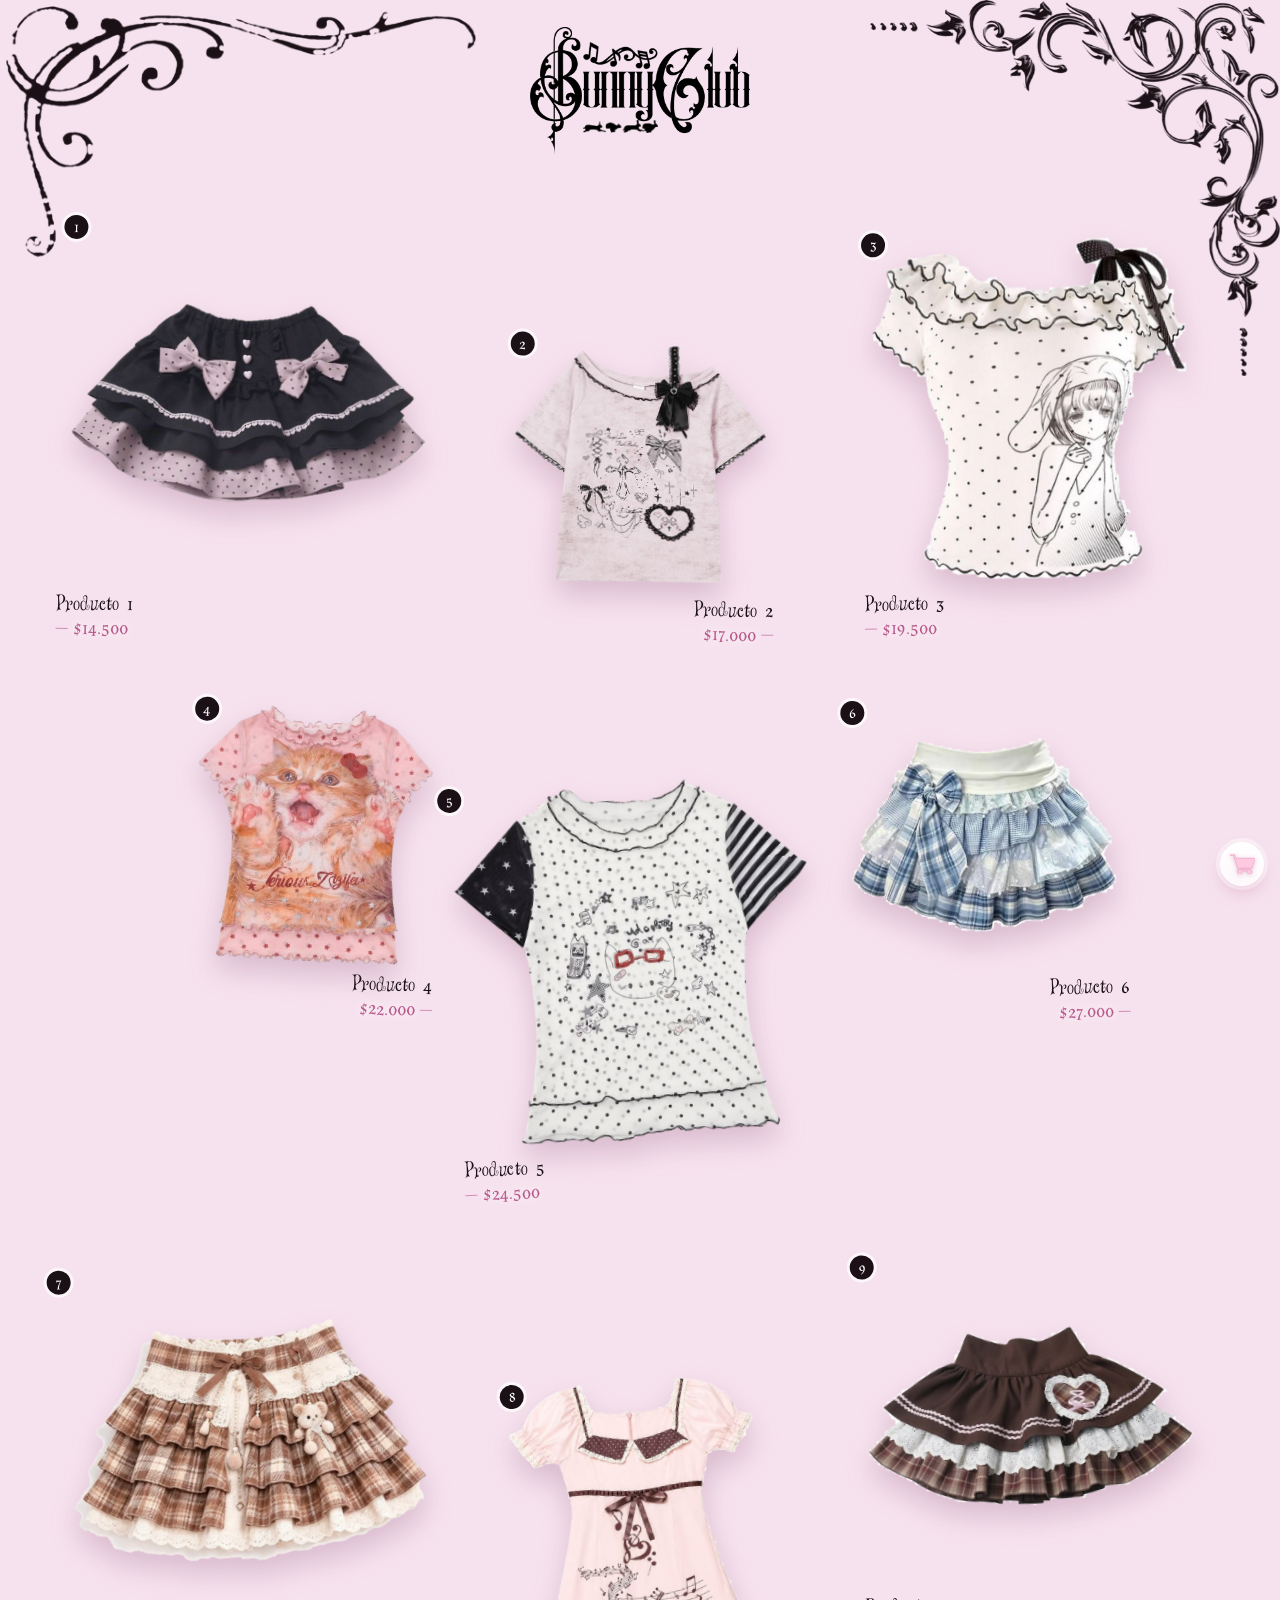
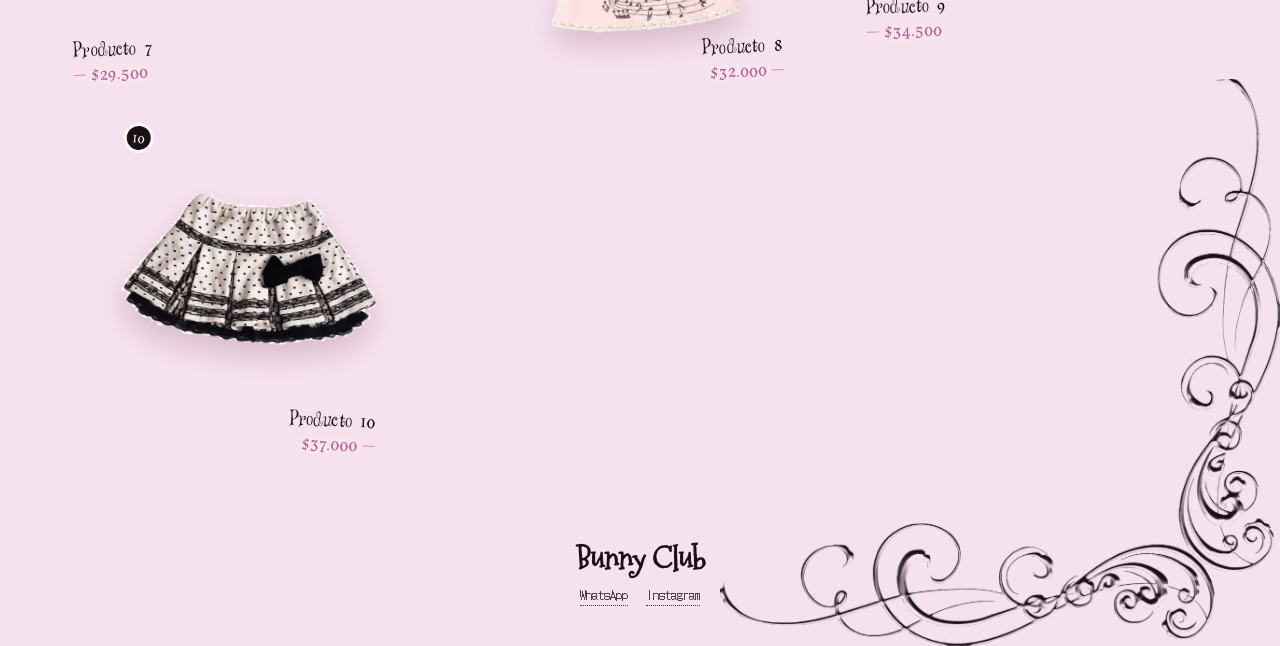
==== index.html @ 3f7b59af "Enredadera arriba a la derecha (reemplaza el encaje) y volutas abajo a la derecha sin flotar, con ap" ====
<!doctype html>
<html lang="es-AR">
<head>
  <meta charset="utf-8">
  <meta name="viewport" content="width=device-width, initial-scale=1">
  <title>Bunny Club</title>
  <meta name="description" content="Bunny Club — indumentaria y accesorios.">
  <meta name="theme-color" content="#F6E2EE">
  <link rel="stylesheet" href="css/style.css">
</head>
<body data-btn="1">

  <div class="corner-orn" aria-hidden="true"><img src="assets/img/ornamento-esquina.png" alt=""></div>
  <div class="corner-orn corner-orn--r" aria-hidden="true"><img src="assets/img/enredadera-esquina.png" alt=""></div>
  <div id="sparkles" aria-hidden="true"></div>
  <div id="decor" aria-hidden="true"></div>

  <!-- Logo chico de la esquina (aparece al bajar) -->
  <a id="corner-logo" href="#" aria-label="Bunny Club — inicio">
    <img src="assets/img/logo-vertical.png" alt="Bunny Club">
  </a>

  <!-- PORTADA -->
  <header id="hero">
    <div class="hero-brand">
      <a id="hero-logo" href="#" aria-label="Bunny Club">
        <img src="assets/img/logo-horizontal.png" alt="Bunny Club">
      </a>
      <div class="bunnies-float"><img id="hero-bunnies" src="assets/img/conejitos.png" alt="" aria-hidden="true"></div>
    </div>
  </header>
  <div id="menu-sentinel" aria-hidden="true"></div>

  <!-- CATÁLOGO -->
  <main id="catalog-wrap">
    <ul id="catalog"></ul>
    <p id="empty" hidden>Pronto vas a encontrar todo lo nuevo acá ♡</p>
  </main>

  <div class="corner-orn corner-orn--br" aria-hidden="true"><img src="assets/img/volutas-esquina.png" alt=""></div>

  <footer id="footer">
    <span class="f-script">Bunny Club</span>
    <span class="f-links">
      <a id="f-wa" target="_blank" rel="noopener">WhatsApp</a>
      <a id="f-ig" target="_blank" rel="noopener" hidden>Instagram</a>
    </span>
  </footer>

  <!-- CARRITO (esquina) -->
  <button id="cart-btn" type="button" aria-label="Abrir carrito">
    <img src="assets/img/carrito.png" alt="" aria-hidden="true">
    <span id="cart-count" hidden>0</span>
  </button>
  <aside id="cart" aria-hidden="true">
    <div class="cart-backdrop" data-cart-close></div>
    <section class="cart-panel" role="dialog" aria-modal="true" aria-labelledby="cart-title">
      <button class="cart-x" data-cart-close aria-label="Cerrar carrito"><svg viewBox="0 0 24 24"><path d="M5 5l14 14M19 5L5 19" stroke="currentColor" stroke-width="2" stroke-linecap="round"/></svg></button>
      <h2 id="cart-title">Tu carrito</h2>
      <ul id="cart-list"></ul>
      <div id="cart-empty"><img src="assets/img/conejito-puntos.png" alt=""><p>Todavía no agregaste nada.<br>Elegí algo que te guste.</p></div>
      <div id="cart-foot">
        <p class="cart-total"><span>Total</span><strong id="cart-total">$0</strong></p>
        <div class="m-wrap-buy"><a id="cart-buy" class="m-buy" target="_blank" rel="noopener"><span>Pedir por WhatsApp</span></a></div>
        <button id="cart-clear" type="button">Vaciar carrito</button>
      </div>
    </section>
  </aside>

  <!-- DETALLE DE PRODUCTO -->
  <div id="modal" class="modal" aria-hidden="true">
    <div class="modal-backdrop" data-close></div>
    <article class="modal-card" tabindex="-1" role="dialog" aria-modal="true" aria-labelledby="m-name">
      <button class="m-close" data-close aria-label="Cerrar">
        <svg viewBox="0 0 24 24"><path d="M5 5l14 14M19 5L5 19" stroke="currentColor" stroke-width="2" stroke-linecap="round"/></svg>
      </button>
      <div class="m-head">
        <p class="m-cat" id="m-cat"></p>
        <h2 id="m-name"></h2>
      </div>
      <div class="m-gallery">
        <div class="m-stage">
          <button class="m-arrow prev" aria-label="Foto anterior">‹</button>
          <img id="m-img" alt="">
          <button class="m-arrow next" aria-label="Foto siguiente">›</button>
          <span id="m-sold" class="m-sold" hidden>Agotado</span>
        </div>
        <div class="m-thumbs" id="m-thumbs"></div>
      </div>
      <div class="m-info">
        <p class="m-price" id="m-price"></p>
        <p class="m-desc" id="m-desc"></p>
        <div class="m-opt" id="m-talles-wrap" hidden>
          <p class="m-label">Talle</p>
          <div class="chips" id="m-talles" role="radiogroup" aria-label="Talle"></div>
        </div>
        <div class="m-opt" id="m-colores-wrap" hidden>
          <p class="m-label">Color</p>
          <div class="chips" id="m-colores" role="radiogroup" aria-label="Color"></div>
        </div>
        <div class="m-wrap-buy">
          <a id="m-buy" class="m-buy" target="_blank" rel="noopener">
          <span>Comprar por WhatsApp</span>
        </a>
        </div>
        <p class="m-hint" id="m-hint" role="status"></p>
      </div>
    </article>
  </div>

  <script src="js/config.js"></script>
  <script src="data/productos.js"></script>
  <script src="js/app.js"></script>
</body>
</html>
---- css/style.css ----
/* ============ BUNNY CLUB ============ */
/* Wizards Magic no trae números, $, puntos ni tildes (vienen vacíos): para esos caracteres
   se usa Almendra (parecida, gratuita OFL). Las letras siguen siendo Wizards Magic. */
@font-face { font-family: "Wizards Magic"; src: url("../assets/fonts/WizardsMagic.ttf") format("truetype"); font-display: swap; unicode-range: U+0020, U+0041-005A, U+0061-007A; }
@font-face { font-family: "Wizards Magic"; src: url("../assets/fonts/Almendra-Regular.ttf") format("truetype"); font-display: swap; size-adjust: 118%; unicode-range: U+0021-0040, U+005B-0060, U+007B-007E, U+00A0-024F, U+2018-201D, U+2026; }
@font-face { font-family: "Mountains of Christmas"; src: url("../assets/fonts/MountainsOfChristmas.ttf") format("truetype"); font-display: swap; }
@font-face { font-family: "DotGothic16"; src: url("../assets/fonts/DotGothic16.ttf") format("truetype"); font-display: swap; }
@font-face { font-family: "MixStitch"; src: url("../assets/fonts/MixStitch.ttf") format("truetype"); font-display: swap; }

:root {
  --bg: #F6E2EE;
  --ink: #1a1016;
  --ink-soft: #4a3441;
  --pink: #e9a9cb;
  --pink-deep: #b8588b;
  --glass: rgba(255, 255, 255, .55);
  --font-title: "Wizards Magic", "Times New Roman", serif;   /* nombres y precios */
  --font-script: "Mountains of Christmas", "DotGothic16", cursive; /* categorías */
  --font-info: "DotGothic16", ui-monospace, monospace;           /* descripciones y frases largas */
  --font-opt: "MixStitch", "DotGothic16", sans-serif;            /* talles y colores (MixStitch no trae tildes: DotGothic16 las completa) */
  --font-body: "Palatino Linotype", Palatino, "Book Antiqua", Georgia, serif;
  --ease: cubic-bezier(.22, .61, .36, 1);
  --cursor: auto; --cursor-hover: pointer;
}

* { box-sizing: border-box; margin: 0; }
html { scroll-behavior: smooth; }
body { position: relative;
  background: var(--bg);
  color: var(--ink);
  font-family: var(--font-body);
  min-height: 100vh;
  overflow-x: hidden;
  cursor: var(--cursor);
  -webkit-font-smoothing: antialiased;
}
a, button, [role="radio"], .item-btn { cursor: var(--cursor-hover); }
/* sin cuadrado azul al tocar (resaltado del celular / aro de foco del navegador) */
* { -webkit-tap-highlight-color: transparent; }
.item-btn, .m-stage, .m-thumbs button { -webkit-user-select: none; user-select: none; -webkit-touch-callout: none; }
.item-btn:focus, .modal-card:focus, .m-close:focus, .chip:focus, .m-buy:focus, #cart-btn:focus { outline: none; }
.item img, .m-stage img { -webkit-user-drag: none; }
a { color: inherit; text-decoration: none; }
button { font: inherit; color: inherit; background: none; border: 0; }
ul { list-style: none; padding: 0; }
img { display: block; max-width: 100%; }
:focus-visible { outline: 2px dashed var(--pink-deep); outline-offset: 4px; border-radius: 6px; }

/* ---------- fondo: brillitos / decoraciones / notas ---------- */
#sparkles, #decor { position: fixed; inset: 0; pointer-events: none; overflow: hidden; }
#sparkles { z-index: 0; }
#decor { z-index: 1; }
.spark { position: absolute; width: var(--s); height: var(--s); color: #fff; opacity: 0; animation: twinkle var(--d) ease-in-out var(--dl) infinite; filter: drop-shadow(0 0 4px rgba(255,255,255,.9)); }
@keyframes twinkle { 0%, 100% { opacity: 0; transform: scale(.4) rotate(0); } 50% { opacity: .95; transform: scale(1) rotate(25deg); } }
.deco { position: absolute; opacity: 0; animation: appear 2.4s var(--ease) .6s forwards, float 11s ease-in-out infinite alternate; }
.deco img { width: 100%; }


/* ---------- animaciones base (todo entra flotando, despacito) ---------- */
@keyframes appear { from { opacity: 0; transform: translateY(26px) scale(.96); filter: blur(10px); } to { opacity: 1; transform: none; filter: blur(0); } }
@keyframes floatIn { from { opacity: 0; transform: translateY(90px) scale(.96); filter: blur(8px); } 55% { opacity: 1; } to { opacity: 1; transform: none; filter: blur(0); } }
@keyframes floatOut { to { opacity: 0; transform: translateY(-80px) scale(.96); filter: blur(8px); } }
@keyframes float { from { transform: translateY(0); } to { transform: translateY(-14px); } }

/* ---------- adorno de la esquina izquierda ---------- */
.corner-orn { position: absolute; top: 6px; left: 6px; z-index: 1; width: min(38vw, 470px, calc(50vw - 125px)); pointer-events: none; animation: appear 2.6s var(--ease) .6s backwards; }

.corner-orn--r { left: auto; right: 0; top: 0; width: min(32vw, 420px, calc(50vw - 125px)); animation-delay: .9s; }

/* abajo a la derecha: sin flotar, aparece suave al llegar */
.corner-orn--br { top: auto; left: auto; right: 0; bottom: 0; z-index: 1; width: min(46vw, 560px); animation: none; opacity: 0; filter: blur(8px); transition: opacity 2.6s var(--ease), filter 2.6s var(--ease); }
.corner-orn--br.in { opacity: 1; filter: none; }

/* ---------- portada (arriba de todo) ---------- */
@keyframes floatSoft { from { transform: translateY(0); } to { transform: translateY(-5px); } }
#hero { position: relative; z-index: 2; display: flex; justify-content: center; padding: 3vh 16px 0; }
.hero-brand { width: min(46vw, 220px); }
#hero-logo { display: block; animation: appear 2.6s var(--ease) .2s backwards; }
#hero-logo img { width: 100%; animation: floatSoft 6s ease-in-out 3s infinite alternate; }
.bunnies-float { margin: -16% 0 0 24%; width: 34%; animation: floatSoft 5s ease-in-out 4s infinite alternate; }
#hero-bunnies { width: 100%; animation: appear 2.8s var(--ease) 1.2s backwards; }

/* ---------- logo de la esquina (aparece al bajar) ---------- */
#corner-logo {
  position: fixed; z-index: 30; top: 10px; left: 14px; width: clamp(56px, 6vw, 78px);
  opacity: 0; transform: translateY(-14px) scale(.8); pointer-events: none;
  transition: opacity .8s var(--ease), transform .8s var(--ease);
}
body.is-stuck #corner-logo { opacity: 1; transform: none; pointer-events: auto; }
body.is-stuck #corner-logo:hover { transform: scale(1.06) rotate(-2deg); }

#menu-sentinel { height: 1px; }

/* ---------- catálogo desparramado ---------- */
#catalog-wrap { position: relative; z-index: 3; padding: 0 clamp(10px, 3vw, 40px) 28px; max-width: 1240px; margin: 0 auto; }
#catalog-wrap { min-height: 55vh; scroll-margin-top: 120px; }

#catalog { display: grid; grid-template-columns: repeat(3, 1fr); justify-items: center; align-items: start; gap: 40px 10px; max-width: 1200px; margin: 0 auto; padding: 70px 0 26px; }
#catalog .item:nth-child(3n+2) { margin-top: calc(var(--dy) + 64px); }
#catalog .item:nth-child(2) { margin-top: calc(var(--dy) + 110px); }
#catalog .item:nth-child(8) { margin-top: calc(var(--dy) + 130px); }
#catalog .item:nth-child(4) { justify-self: end; }
#catalog .item:nth-child(6) { justify-self: start; }
.item { position: relative; width: min(var(--w), 100%); margin-top: var(--dy); margin-left: 0; animation: floatIn 2.8s var(--ease) var(--delay) backwards; }
#catalog.leaving .item { animation: floatOut .9s var(--ease) var(--out) forwards; }
.item .float { animation: float var(--fd) ease-in-out var(--fdl) infinite alternate; }
.item .tilt { transform: rotate(var(--r)); transition: transform .8s var(--ease); }
.item-btn { display: block; width: 100%; text-align: inherit; padding: 0; }
.item-btn:hover .tilt { transform: rotate(calc(var(--r) * -.4)) scale(1.05); }
.item .pic { position: relative; aspect-ratio: 1 / 1; display: grid; place-items: center; }
.item .pic img { width: 100%; height: 100%; object-fit: contain; filter: drop-shadow(0 14px 14px rgba(120, 50, 90, .22)); transition: opacity .6s; }
.item .pic .alt { position: absolute; inset: 0; opacity: 0; }
.item-btn:hover .pic.has-alt .alt { opacity: 1; }
.item-btn:hover .pic.has-alt .main { opacity: 0; }
.pic.empty::before, .m-stage.empty::before { content: ""; width: 62%; aspect-ratio: 1; border-radius: 46% 54% 50% 50% / 52% 46% 54% 48%; background: radial-gradient(circle at 35% 30%, rgba(255,255,255,.95), rgba(255,255,255,.35) 70%); box-shadow: 0 0 0 6px rgba(255,255,255,.35), 0 14px 30px -10px rgba(184,88,139,.35); }
.item .badge { position: absolute; top: 4px; left: 4px; width: 24px; height: 24px; border-radius: 50%; display: grid; place-items: center; background: var(--ink); color: #fff; font-family: var(--font-title); font-size: 13px; box-shadow: 0 0 0 3px rgba(255,255,255,.7); z-index: 2; }
.item .sold { position: absolute; right: 2%; top: 8%; z-index: 2; font-family: var(--font-script); font-weight: 700; font-size: 15px; padding: 1px 9px 2px; background: #fff; border-radius: 999px; transform: rotate(8deg); box-shadow: 0 4px 12px rgba(0,0,0,.12); }
.item.is-sold .pic img { opacity: .55; }
.item .cap { margin-top: 4px; display: flex; flex-direction: column; gap: 2px; transform: rotate(calc(var(--r) * -.5)); }
.item.flip .cap { align-items: flex-end; text-align: right; }
.item .name { overflow-wrap: anywhere; font-family: var(--font-title); font-size: clamp(15px, 1.25vw, 18px); line-height: 1.05; letter-spacing: .01em; }
.item .price { font-family: var(--font-title); font-size: clamp(15px, 1.25vw, 18px); color: var(--pink-deep); text-shadow: 0 0 10px rgba(255,255,255,.9); }
.item .price::before { content: ""; display: inline-block; width: 12px; height: 1.5px; background: currentColor; vertical-align: middle; margin-right: 5px; opacity: .6; }
.item.flip .price::before { display: none; }
.item.flip .price::after { content: ""; display: inline-block; width: 12px; height: 1.5px; background: currentColor; vertical-align: middle; margin-left: 5px; opacity: .6; }

#empty { text-align: center; font-family: var(--font-info); font-size: 18px; line-height: 1.7; padding: 60px 0; }

@media (max-width: 640px) {
  #catalog { gap: 34px 2px; max-width: none; padding-left: 1vw; padding-right: 1vw; }
  .item { width: 100%; margin-left: 0; margin-top: calc(var(--dy) * .5); }
  #catalog .item:nth-child(3n+2) { margin-top: calc(var(--dy) * .5 + 34px); }
  #catalog .item:nth-child(2) { margin-top: calc(var(--dy) * .5 + 100px); z-index: 2; }
  .item.big { width: 124%; z-index: 1; }
  #catalog .item.big:nth-child(3n+1) { justify-self: start; }
  #catalog .item.big:nth-child(3n) { justify-self: end; }
  #catalog .item.big:nth-child(3n+2) { width: 100%; }
  #catalog .item:nth-child(7), #catalog .item:nth-child(9) { width: 132%; }
  #catalog .item:nth-child(8) { margin-top: calc(var(--dy) * .5 + 150px); z-index: 2; }
  #catalog .item:nth-child(4) { justify-self: end; }
  #catalog .item:nth-child(6) { justify-self: start; }
  .item .badge { width: 20px; height: 20px; font-size: 11px; }
}

/* ---------- pie ---------- */
#footer { position: relative; z-index: 3; display: flex; flex-direction: column; align-items: center; gap: 6px; padding: 30px 16px 40px; font-family: var(--font-info); font-size: 13px; color: var(--ink-soft); }
.f-script { font-family: var(--font-script); font-weight: 700; font-size: 30px; color: var(--ink); }
.f-links { display: flex; gap: 18px; }
.f-links a { border-bottom: 1px dotted currentColor; padding-bottom: 1px; }
.f-links a:hover { color: var(--pink-deep); }

/* ---------- ventana de producto (chica, todo PNG flotando) ---------- */
.modal { position: fixed; inset: 0; z-index: 100; display: grid; place-items: center; padding: 14px; visibility: hidden; pointer-events: none; }
.modal.open { visibility: visible; pointer-events: auto; }
.modal-backdrop { position: absolute; inset: 0; background: rgba(246, 226, 238, .78); backdrop-filter: blur(12px); -webkit-backdrop-filter: blur(12px); opacity: 0; transition: opacity .6s var(--ease); }
.modal.open .modal-backdrop { opacity: 1; }
.modal-card {
  position: relative; width: min(690px, 100%); max-height: 92vh; overflow: auto; padding: 14px 22px 18px;
  display: grid; grid-template-columns: 310px 1fr; grid-template-areas: "head head" "gal info"; gap: 6px 26px; align-items: center;
  background: none; border: 0; box-shadow: none;
  opacity: 0; transform: translateY(50px); filter: blur(8px);
  transition: opacity .8s var(--ease), transform .8s var(--ease), filter .8s var(--ease);
}
.modal.open .modal-card { opacity: 1; transform: none; filter: none; }
.m-close { position: absolute; top: 0; right: 0; z-index: 5; width: 32px; height: 32px; border-radius: 50%; background: rgba(255,255,255,.75); display: grid; place-items: center; transition: transform .4s var(--ease); }
.m-close svg { width: 14px; }
.m-close:hover { transform: rotate(90deg) scale(1.08); }
.m-head { grid-area: head; padding-right: 44px; }
.m-gallery { grid-area: gal; display: flex; flex-direction: column; align-items: center; gap: 6px; }
.m-stage { position: relative; width: 100%; aspect-ratio: 1 / 1; display: grid; place-items: center; }
.m-stage img[hidden] { display: none; }
.m-stage img { width: 100%; height: 100%; object-fit: contain; transition: opacity .45s var(--ease), transform .6s var(--ease); filter: drop-shadow(0 12px 12px rgba(120,50,90,.25)); animation: float 7s ease-in-out infinite alternate; }
.m-stage img.swap { opacity: 0; transform: scale(.96); }
.m-arrow { position: absolute; top: 50%; transform: translateY(-50%); width: 26px; height: 26px; border-radius: 50%; background: rgba(255,255,255,.7); font-size: 20px; line-height: 1; padding-bottom: 3px; transition: transform .3s var(--ease); }
.m-arrow.prev { left: -8px; } .m-arrow.next { right: -8px; }
.m-arrow:hover { transform: translateY(-50%) scale(1.12); }
.m-stage.single .m-arrow, .m-thumbs:empty { display: none; }
.m-sold { position: absolute; left: 0; top: 0; font-family: var(--font-script); font-weight: 700; font-size: 18px; padding: 1px 12px 3px; background: rgba(255,255,255,.85); border-radius: 999px; }
.m-thumbs { display: flex; gap: 6px; flex-wrap: wrap; justify-content: center; }
.m-thumbs button { width: 38px; height: 38px; border-radius: 50%; background: rgba(255,255,255,.6); border: 2px solid transparent; padding: 3px; transition: border-color .3s, transform .3s var(--ease); }
.m-thumbs button img { width: 100%; height: 100%; object-fit: contain; }
.m-thumbs button:hover { transform: translateY(-2px); }
.m-thumbs button[aria-current="true"] { border-color: var(--pink-deep); }
.m-info { grid-area: info; display: flex; flex-direction: column; gap: 6px; }
.m-cat { font-family: var(--font-script); font-weight: 700; font-size: 17px; color: var(--pink-deep); line-height: 1.2; padding-right: 30px; }
.m-head h2 { font-family: var(--font-title); font-weight: 400; font-size: clamp(30px, 3.4vw, 40px); line-height: 1.05; }
.m-price { font-family: var(--font-title); font-size: 21px; color: var(--pink-deep); }
.m-desc { font-family: var(--font-info); font-size: 13px; line-height: 1.55; color: var(--ink-soft); margin: 2px 0 4px; }
.m-label { font-family: var(--font-script); font-weight: 700; font-size: 18px; line-height: 1.2; margin-bottom: 2px; }
.m-opt[hidden] { display: none; }
.chips { display: flex; flex-wrap: wrap; gap: 6px; }
.chip { min-width: 36px; padding: 3px 12px 4px; border-radius: 999px; border: 1.5px solid var(--ink); background: rgba(255,255,255,.35); font-family: var(--font-info); font-weight: 700; -webkit-text-stroke: .5px currentColor; font-size: 15px; display: inline-flex; align-items: center; justify-content: center; gap: 6px; transition: background .3s, color .3s, transform .3s var(--ease), box-shadow .3s; }
.chip:hover { transform: translateY(-2px); background: #fff; }
.chip[aria-checked="true"] { background: var(--ink); color: #fff; box-shadow: 0 0 0 3px rgba(233,169,203,.7); }
.chip .dot { width: 12px; height: 12px; border-radius: 50%; border: 1px solid rgba(0,0,0,.35); background: var(--c, #ddd); }
.chips.shake { animation: shake .5s; }
@keyframes shake { 20%, 60% { transform: translateX(-6px); } 40%, 80% { transform: translateX(6px); } }

/* botón de comprar — 4 estilos, se elige con estiloBoton en js/config.js (1 a 4) */
.m-buy { position: relative; align-self: flex-start; margin-top: 10px; display: inline-flex; align-items: center; justify-content: center; gap: 8px; padding: 11px 28px 12px;
  font-family: var(--font-info); font-weight: 400; font-size: 16px; letter-spacing: .05em; line-height: 1.1; color: #4a1636;
  transition: transform .4s var(--ease), box-shadow .4s var(--ease), background .4s, color .4s; }
.m-buy:hover { transform: translateY(-2px); }
.m-buy:active { transform: translateY(1px); }
.m-buy.is-sold { filter: grayscale(.6) opacity(.85); }
.m-wrap-buy { align-self: flex-start; }
/* 1 · pixel retro (va con la letra pixelada) */
[data-btn="1"] .m-wrap-buy { filter: drop-shadow(3px 3px 0 #b8588b); }
[data-btn="1"] .m-buy { background: linear-gradient(180deg, #ffc6e2 0 48%, #f98fc2 48%); border-radius: 0;
  clip-path: polygon(0 6px, 6px 6px, 6px 0, calc(100% - 6px) 0, calc(100% - 6px) 6px, 100% 6px, 100% calc(100% - 6px), calc(100% - 6px) calc(100% - 6px), calc(100% - 6px) 100%, 6px 100%, 6px calc(100% - 6px), 0 calc(100% - 6px)); }
[data-btn="1"] .m-buy:hover { background: linear-gradient(180deg, #ffd6ea 0 48%, #ff9fcb 48%); }
/* 2 · píldora brillante */
[data-btn="2"] .m-buy { border-radius: 999px; background: linear-gradient(180deg, #ffbddd, #f77fb8); border: 2px solid #fff;
  box-shadow: 0 0 0 3px rgba(255,255,255,.45), 0 10px 22px -6px rgba(247,127,184,.95), inset 0 -3px 6px rgba(184,88,139,.25); overflow: hidden; }
[data-btn="2"] .m-buy::after { content: ""; position: absolute; top: 3px; left: 12%; width: 76%; height: 36%; border-radius: 999px; background: linear-gradient(180deg, rgba(255,255,255,.8), rgba(255,255,255,0)); pointer-events: none; }
[data-btn="2"] .m-buy:hover { box-shadow: 0 0 0 4px rgba(255,255,255,.7), 0 0 26px rgba(255,255,255,.95), 0 10px 22px -6px rgba(247,127,184,1); }
/* 3 · contorno punteado que se llena */
[data-btn="3"] .m-buy { background: rgba(255,255,255,.35); color: var(--pink-deep); border: 2px dashed var(--pink-deep); border-radius: 16px; }
[data-btn="3"] .m-buy::before, [data-btn="3"] .m-buy::after { content: "✦"; font-family: var(--font-body); font-size: 11px; -webkit-text-stroke: 0; }
[data-btn="3"] .m-buy:hover { background: var(--pink-deep); color: #fff; border-style: solid; }
/* 4 · etiqueta con muescas (sin moño) */
[data-btn="4"] .m-wrap-buy { filter: drop-shadow(0 6px 10px rgba(247,142,192,.6)); }
[data-btn="4"] .m-buy { --n: 8px; background: linear-gradient(115deg, #ffc9e2 0%, #f98fc2 40%, #ffd3e8 55%, #f98fc2 70%, #ff9ccb 100%) 0 0 / 220% 100%; border-radius: 6px; transform: rotate(-2deg);
  outline: 1.5px dashed rgba(255,255,255,.95); outline-offset: -5px; animation: shine 4.5s ease-in-out infinite;
  -webkit-mask: radial-gradient(circle var(--n) at 0 50%, #0000 97%, #000) left / 51% 100% no-repeat, radial-gradient(circle var(--n) at 100% 50%, #0000 97%, #000) right / 51% 100% no-repeat;
          mask: radial-gradient(circle var(--n) at 0 50%, #0000 97%, #000) left / 51% 100% no-repeat, radial-gradient(circle var(--n) at 100% 50%, #0000 97%, #000) right / 51% 100% no-repeat; }
[data-btn="4"] .m-buy:hover { transform: rotate(1deg) scale(1.05); }
@keyframes shine { 0%, 100% { background-position: 0 0; } 50% { background-position: 100% 0; } }
.m-hint { min-height: 16px; font-family: var(--font-info); font-size: 12px; color: var(--pink-deep); }
@media (max-width: 560px) {
  .modal { padding: 8px; }
  .modal-card { grid-template-columns: 1fr; grid-template-areas: "head" "gal" "info"; width: min(370px, 100%); gap: 4px 0; padding: 12px 14px 16px; }
  .m-head { text-align: center; padding: 0 30px; }
  .m-gallery { max-width: 270px; margin: 0 auto; width: 100%; }
  .m-info { align-items: center; text-align: center; }
  .chips { justify-content: center; }
  .m-buy, .m-wrap-buy { align-self: center; }
  .m-cat { padding-right: 0; }
}

/* ---------- celular ---------- */
@media (max-width: 640px) {
  .corner-orn { width: 31vw; top: 4px; left: 4px; }
  .corner-orn--r { width: 29vw; top: 0; left: auto; right: 0; }
  .corner-orn.corner-orn--br { width: 52vw; top: auto; left: auto; right: 0; bottom: 0; }
  #hero { padding-top: 2vh; }
  .hero-brand { width: min(40vw, 160px); }
  .bunnies-float { margin-top: -13%; }
  #catalog { padding-top: 40px; }
  .item .name, .item .price { font-size: 13px; }
  .item .cap, .item.flip .cap { align-items: center; text-align: center; transform: none; }
  .item .price::before, .item.flip .price::after { display: none; }
}

/* ---------- carrito ---------- */
#cart-btn { position: fixed; z-index: 40; bottom: 14px; right: 16px; width: 44px; height: 44px; border-radius: 50%; display: grid; place-items: center;
  background: linear-gradient(180deg, rgba(255,255,255,.98), rgba(255,255,255,.62)); border: 1px solid #fff;
  box-shadow: 0 0 0 4px rgba(255,255,255,.4), 0 8px 20px -8px rgba(184,88,139,.65), inset 0 0 12px #fff; backdrop-filter: blur(6px); -webkit-backdrop-filter: blur(6px); transition: transform .4s var(--ease); }
#cart-btn img { width: 25px; display: block; filter: drop-shadow(0 0 .6px #d96fa3) drop-shadow(0 1px 2px rgba(184,88,139,.35)); }
#cart-btn:hover { transform: translateY(-2px) scale(1.06); }
#cart-btn.bump { animation: bump .6s var(--ease); }
@keyframes bump { 30% { transform: scale(1.22) rotate(-8deg); } 60% { transform: scale(.95) rotate(5deg); } }
#cart-count { position: absolute; top: -6px; right: -6px; min-width: 22px; height: 22px; padding: 0 5px; border-radius: 999px; background: var(--pink-deep); color: #fff; font-family: var(--font-info); font-size: 13px; line-height: 22px; text-align: center; box-shadow: 0 0 0 2px #fff; }
#cart-count[hidden] { display: none; }
#cart { position: fixed; inset: 0; z-index: 120; visibility: hidden; pointer-events: none; }
#cart.open { visibility: visible; pointer-events: auto; }
.cart-backdrop { position: absolute; inset: 0; background: rgba(246,226,238,.6); backdrop-filter: blur(6px); -webkit-backdrop-filter: blur(6px); opacity: 0; transition: opacity .5s var(--ease); }
#cart.open .cart-backdrop { opacity: 1; }
.cart-panel { position: absolute; top: 10px; right: 10px; bottom: 10px; width: min(350px, calc(100% - 20px)); display: flex; flex-direction: column; padding: 18px 16px 16px;
  background: linear-gradient(170deg, rgba(255,255,255,.95), rgba(253,238,246,.92)); border: 1px solid #fff; border-radius: 26px;
  box-shadow: 0 0 0 5px rgba(255,255,255,.45), 0 24px 60px -18px rgba(150,60,110,.55); transform: translateX(110%); transition: transform .7s var(--ease); }
#cart.open .cart-panel { transform: none; }
.cart-x { position: absolute; top: 12px; right: 12px; width: 30px; height: 30px; border-radius: 50%; background: rgba(255,255,255,.8); display: grid; place-items: center; }
.cart-x svg { width: 13px; }
.cart-panel h2 { font-family: var(--font-script); font-weight: 700; font-size: 32px; line-height: 1.1; margin: 0 0 8px; }
#cart-list { flex: 1; overflow: auto; display: flex; flex-direction: column; gap: 10px; padding: 2px 2px 6px; }
.ci { display: grid; grid-template-columns: 54px 1fr auto; gap: 4px 10px; align-items: center; padding: 8px; border-radius: 16px; background: rgba(255,255,255,.65); }
.ci-pic { width: 54px; height: 54px; display: grid; place-items: center; }
.ci-pic img { width: 100%; height: 100%; object-fit: contain; }
.ci-pic.empty::before { content: ""; width: 80%; aspect-ratio: 1; border-radius: 50%; background: radial-gradient(circle at 35% 30%, #fff, rgba(246,226,238,.9)); box-shadow: 0 0 0 3px rgba(233,169,203,.35); }
.ci-info { display: flex; flex-direction: column; min-width: 0; }
.ci-name { font-family: var(--font-title); font-size: 19px; line-height: 1.05; }
.ci-opt { font-family: var(--font-info); font-size: 11px; color: var(--ink-soft); }
.ci-price { font-family: var(--font-title); font-size: 17px; color: var(--pink-deep); }
.ci-qty { display: flex; align-items: center; gap: 6px; }
.ci-qty button { width: 24px; height: 24px; border-radius: 50%; border: 1.5px solid var(--ink); font-family: var(--font-info); line-height: 1; display: grid; place-items: center; background: rgba(255,255,255,.6); transition: background .3s, transform .3s var(--ease); }
.ci-qty button:hover { background: #fff; transform: scale(1.1); }
.ci-qty span { min-width: 16px; text-align: center; font-family: var(--font-info); font-size: 14px; }
.ci-del { grid-column: 3; justify-self: end; font-family: var(--font-info); font-size: 11px; color: var(--ink-soft); border-bottom: 1px dotted currentColor; }
#cart-empty { flex: 1; display: flex; flex-direction: column; align-items: center; justify-content: center; gap: 14px; text-align: center; font-family: var(--font-info); font-size: 14px; line-height: 1.8; color: var(--ink-soft); }
#cart-empty img { width: min(82%, 260px); animation: appear 1.6s var(--ease) .4s backwards; }
#cart.has-items #cart-empty { display: none; }
#cart:not(.has-items) #cart-list, #cart:not(.has-items) #cart-foot { display: none; }
#cart-foot { display: flex; flex-direction: column; align-items: center; gap: 8px; padding-top: 8px; border-top: 1px dashed rgba(184,88,139,.5); }
.cart-total { width: 100%; display: flex; justify-content: space-between; align-items: baseline; font-family: var(--font-info); font-size: 15px; }
.cart-total strong { font-family: var(--font-title); font-weight: 400; font-size: 28px; color: var(--pink-deep); }
#cart-clear { font-family: var(--font-info); font-size: 12px; color: var(--ink-soft); border-bottom: 1px dotted currentColor; }
#cart-clear:hover { color: var(--pink-deep); }
.m-cat:empty { display: none; }

/* ---------- accesibilidad: menos movimiento ---------- */
@media (prefers-reduced-motion: reduce) {
  *, *::before, *::after { animation-duration: .01ms !important; animation-iteration-count: 1 !important; transition-duration: .01ms !important; animation-delay: 0s !important; }
  .spark { display: none; }
}
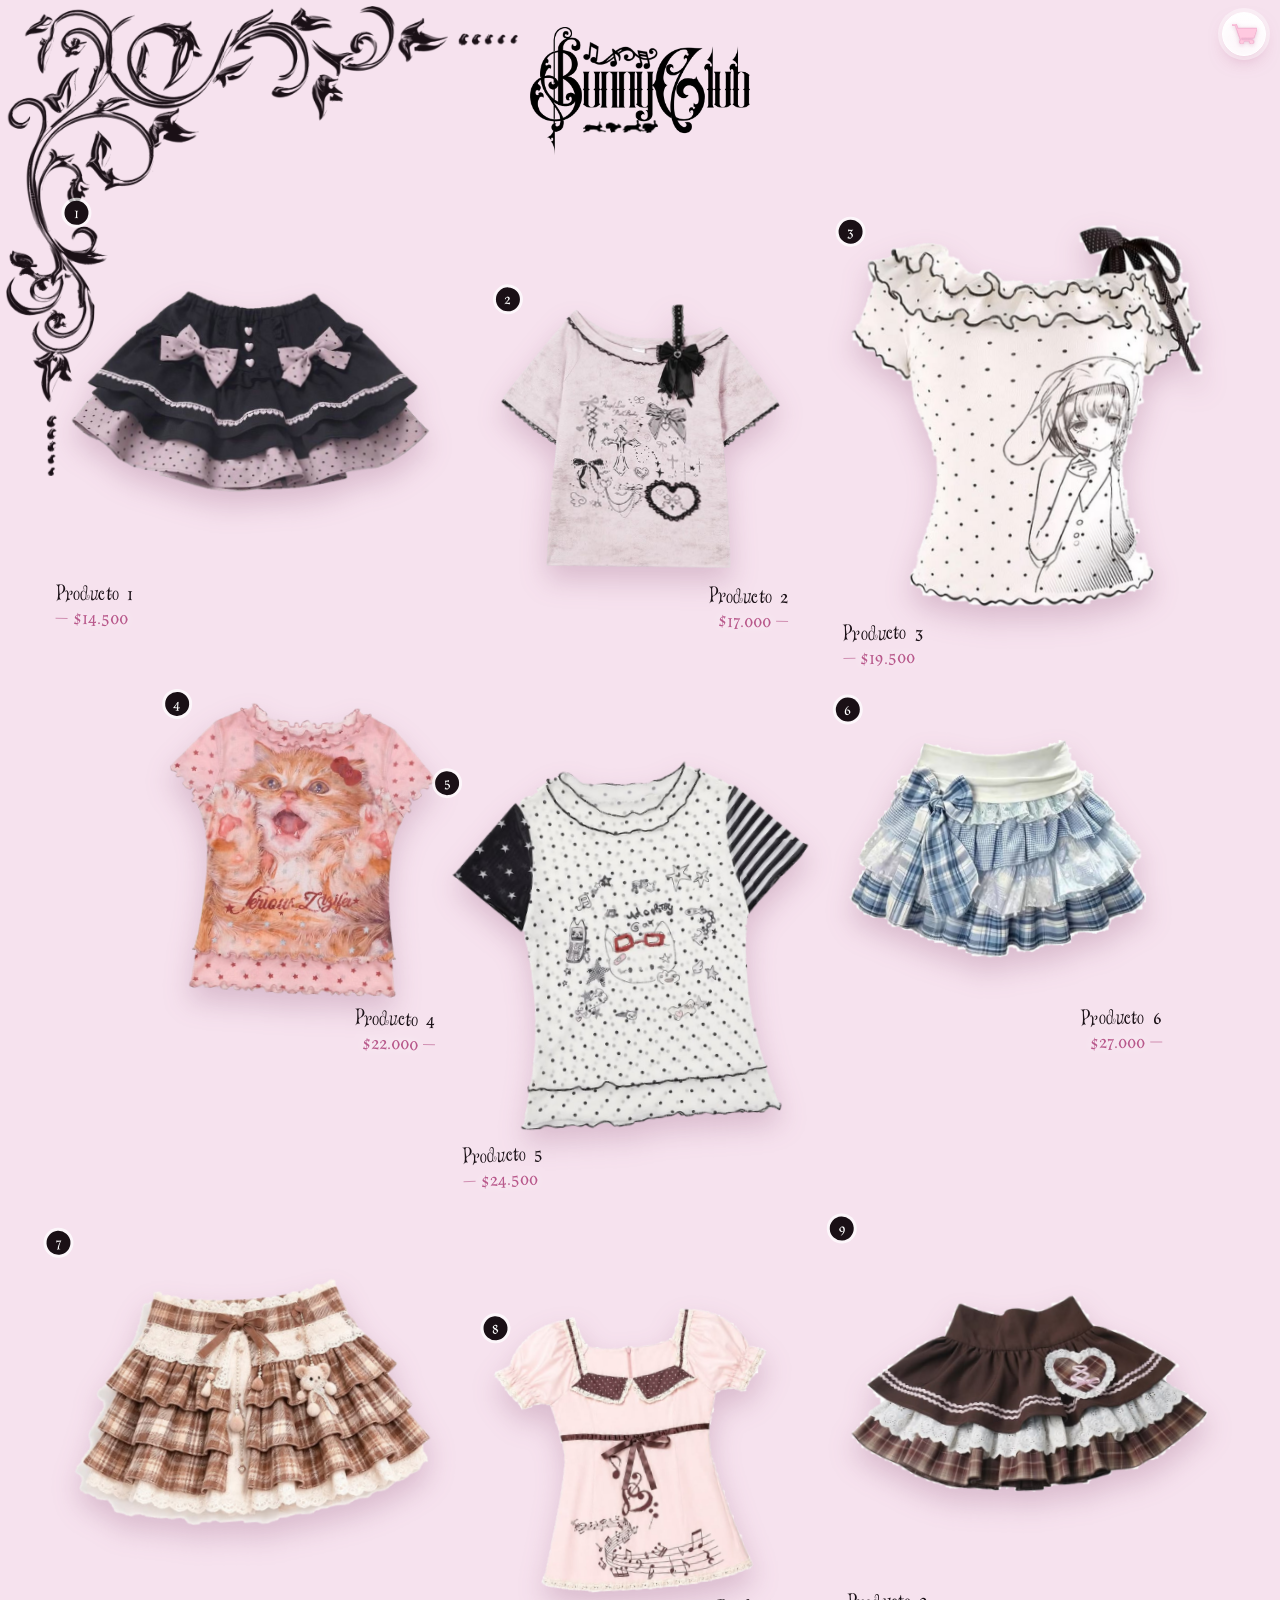
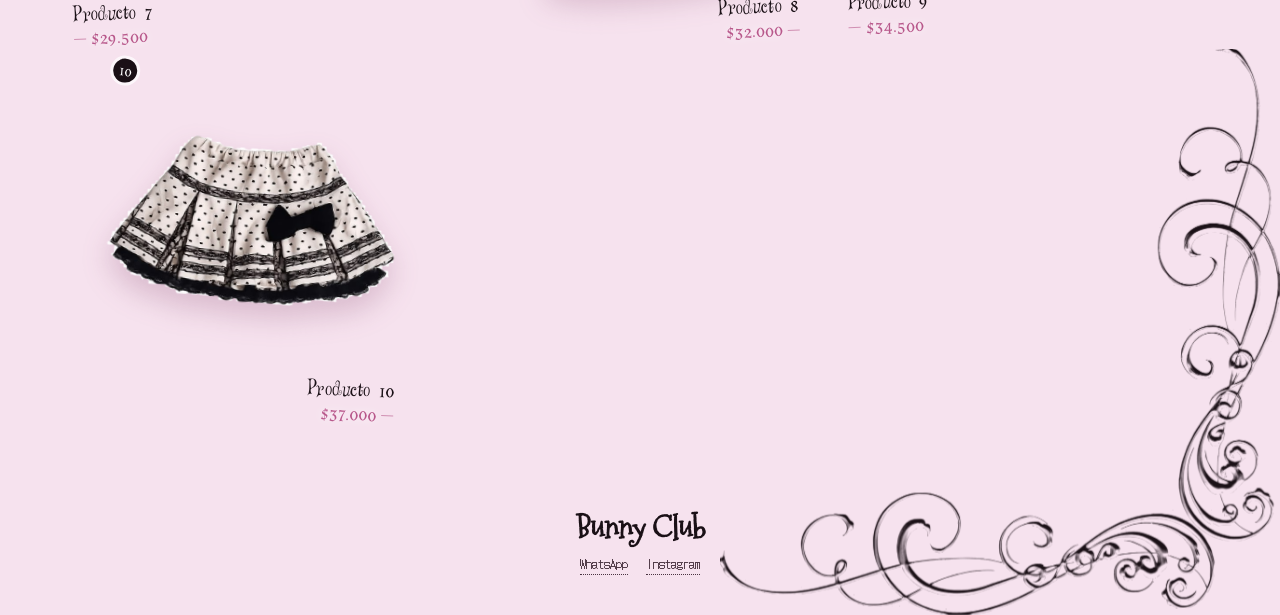
==== commit 03828dab: "Enredadera grande arriba a la izquierda, carrito arriba a la derecha, sin adornos viejos de arriba, " ====
--- a/index.html
+++ b/index.html
@@ -10,8 +10,7 @@
 </head>
 <body data-btn="1">
 
-  <div class="corner-orn" aria-hidden="true"><img src="assets/img/ornamento-esquina.png" alt=""></div>
-  <div class="corner-orn corner-orn--r" aria-hidden="true"><img src="assets/img/enredadera-esquina.png" alt=""></div>
+  <div class="corner-orn" aria-hidden="true"><img src="assets/img/enredadera-izq.png" alt=""></div>
   <div id="sparkles" aria-hidden="true"></div>
   <div id="decor" aria-hidden="true"></div>
 
--- a/css/style.css
+++ b/css/style.css
@@ -63,9 +63,8 @@
 @keyframes float { from { transform: translateY(0); } to { transform: translateY(-14px); } }
 
 /* ---------- adorno de la esquina izquierda ---------- */
-.corner-orn { position: absolute; top: 6px; left: 6px; z-index: 1; width: min(38vw, 470px, calc(50vw - 125px)); pointer-events: none; animation: appear 2.6s var(--ease) .6s backwards; }
-
-.corner-orn--r { left: auto; right: 0; top: 0; width: min(32vw, 420px, calc(50vw - 125px)); animation-delay: .9s; }
+.corner-orn { position: absolute; top: 6px; left: 6px; z-index: 1; width: min(40vw, 520px, calc(50vw - 125px)); pointer-events: none; animation: appear 2.6s var(--ease) .6s backwards; }
+
 
 /* abajo a la derecha: sin flotar, aparece suave al llegar */
 .corner-orn--br { top: auto; left: auto; right: 0; bottom: 0; z-index: 1; width: min(46vw, 560px); animation: none; opacity: 0; filter: blur(8px); transition: opacity 2.6s var(--ease), filter 2.6s var(--ease); }
@@ -95,10 +94,10 @@
 #catalog-wrap { position: relative; z-index: 3; padding: 0 clamp(10px, 3vw, 40px) 28px; max-width: 1240px; margin: 0 auto; }
 #catalog-wrap { min-height: 55vh; scroll-margin-top: 120px; }
 
-#catalog { display: grid; grid-template-columns: repeat(3, 1fr); justify-items: center; align-items: start; gap: 40px 10px; max-width: 1200px; margin: 0 auto; padding: 70px 0 26px; }
-#catalog .item:nth-child(3n+2) { margin-top: calc(var(--dy) + 64px); }
-#catalog .item:nth-child(2) { margin-top: calc(var(--dy) + 110px); }
-#catalog .item:nth-child(8) { margin-top: calc(var(--dy) + 130px); }
+#catalog { display: grid; grid-template-columns: repeat(3, 1fr); justify-items: center; align-items: start; gap: 14px 4px; max-width: 1260px; margin: 0 auto; padding: 56px 0 26px; }
+#catalog .item:nth-child(3n+2) { margin-top: calc(var(--dy) + 50px); }
+#catalog .item:nth-child(2) { margin-top: calc(var(--dy) + 80px); }
+#catalog .item:nth-child(8) { margin-top: calc(var(--dy) + 100px); }
 #catalog .item:nth-child(4) { justify-self: end; }
 #catalog .item:nth-child(6) { justify-self: start; }
 .item { position: relative; width: min(var(--w), 100%); margin-top: var(--dy); margin-left: 0; animation: floatIn 2.8s var(--ease) var(--delay) backwards; }
@@ -127,16 +126,16 @@
 #empty { text-align: center; font-family: var(--font-info); font-size: 18px; line-height: 1.7; padding: 60px 0; }
 
 @media (max-width: 640px) {
-  #catalog { gap: 34px 2px; max-width: none; padding-left: 1vw; padding-right: 1vw; }
+  #catalog { gap: 12px 0; max-width: none; padding-left: .5vw; padding-right: .5vw; padding-top: 34px; }
   .item { width: 100%; margin-left: 0; margin-top: calc(var(--dy) * .5); }
-  #catalog .item:nth-child(3n+2) { margin-top: calc(var(--dy) * .5 + 34px); }
-  #catalog .item:nth-child(2) { margin-top: calc(var(--dy) * .5 + 100px); z-index: 2; }
-  .item.big { width: 124%; z-index: 1; }
+  #catalog .item:nth-child(3n+2) { margin-top: calc(var(--dy) * .5 + 28px); }
+  #catalog .item:nth-child(2) { margin-top: calc(var(--dy) * .5 + 95px); z-index: 2; }
+  .item.big { width: 128%; z-index: 1; }
   #catalog .item.big:nth-child(3n+1) { justify-self: start; }
   #catalog .item.big:nth-child(3n) { justify-self: end; }
   #catalog .item.big:nth-child(3n+2) { width: 100%; }
   #catalog .item:nth-child(7), #catalog .item:nth-child(9) { width: 132%; }
-  #catalog .item:nth-child(8) { margin-top: calc(var(--dy) * .5 + 150px); z-index: 2; }
+  #catalog .item:nth-child(8) { margin-top: calc(var(--dy) * .5 + 140px); z-index: 2; }
   #catalog .item:nth-child(4) { justify-self: end; }
   #catalog .item:nth-child(6) { justify-self: start; }
   .item .badge { width: 20px; height: 20px; font-size: 11px; }
@@ -240,8 +239,7 @@
 
 /* ---------- celular ---------- */
 @media (max-width: 640px) {
-  .corner-orn { width: 31vw; top: 4px; left: 4px; }
-  .corner-orn--r { width: 29vw; top: 0; left: auto; right: 0; }
+  .corner-orn { width: 36vw; top: 4px; left: 4px; }
   .corner-orn.corner-orn--br { width: 52vw; top: auto; left: auto; right: 0; bottom: 0; }
   #hero { padding-top: 2vh; }
   .hero-brand { width: min(40vw, 160px); }
@@ -253,7 +251,7 @@
 }
 
 /* ---------- carrito ---------- */
-#cart-btn { position: fixed; z-index: 40; bottom: 14px; right: 16px; width: 44px; height: 44px; border-radius: 50%; display: grid; place-items: center;
+#cart-btn { position: fixed; z-index: 40; top: 12px; right: 14px; width: 44px; height: 44px; border-radius: 50%; display: grid; place-items: center;
   background: linear-gradient(180deg, rgba(255,255,255,.98), rgba(255,255,255,.62)); border: 1px solid #fff;
   box-shadow: 0 0 0 4px rgba(255,255,255,.4), 0 8px 20px -8px rgba(184,88,139,.65), inset 0 0 12px #fff; backdrop-filter: blur(6px); -webkit-backdrop-filter: blur(6px); transition: transform .4s var(--ease); }
 #cart-btn img { width: 25px; display: block; filter: drop-shadow(0 0 .6px #d96fa3) drop-shadow(0 1px 2px rgba(184,88,139,.35)); }
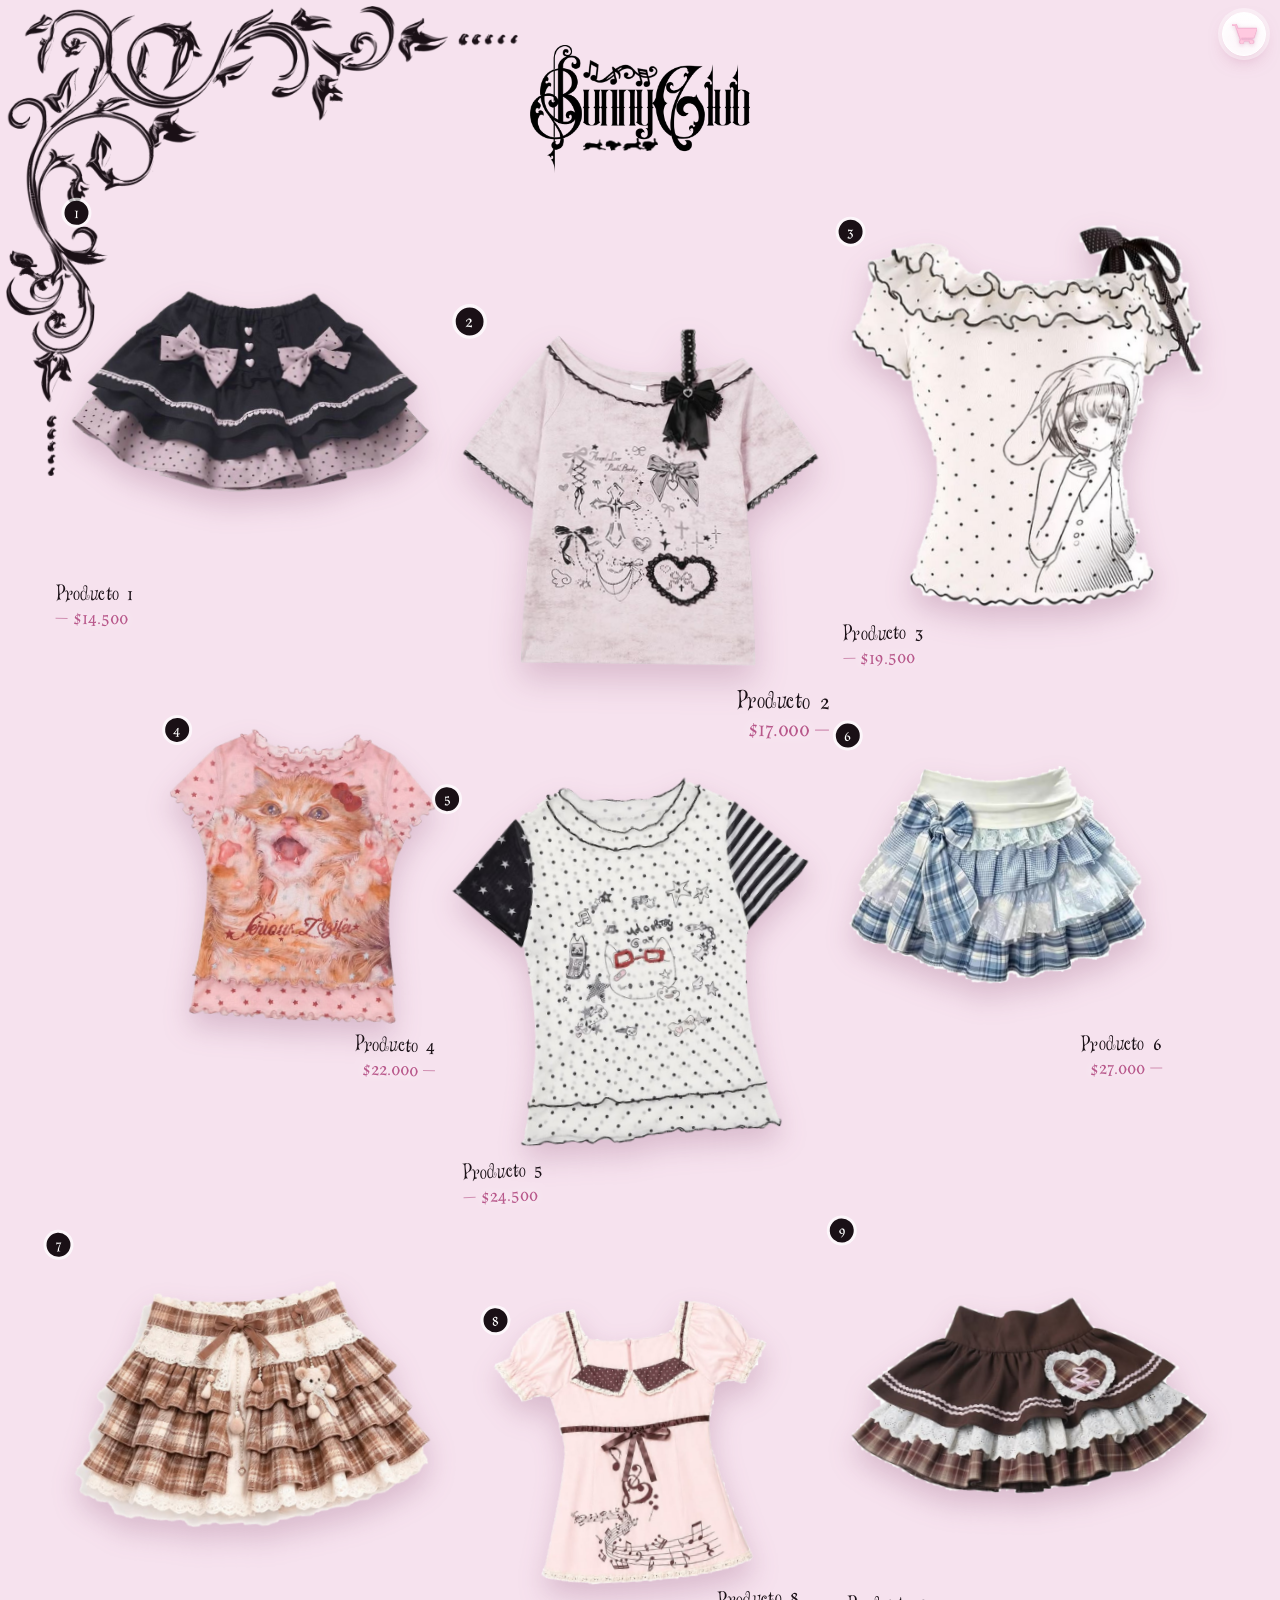
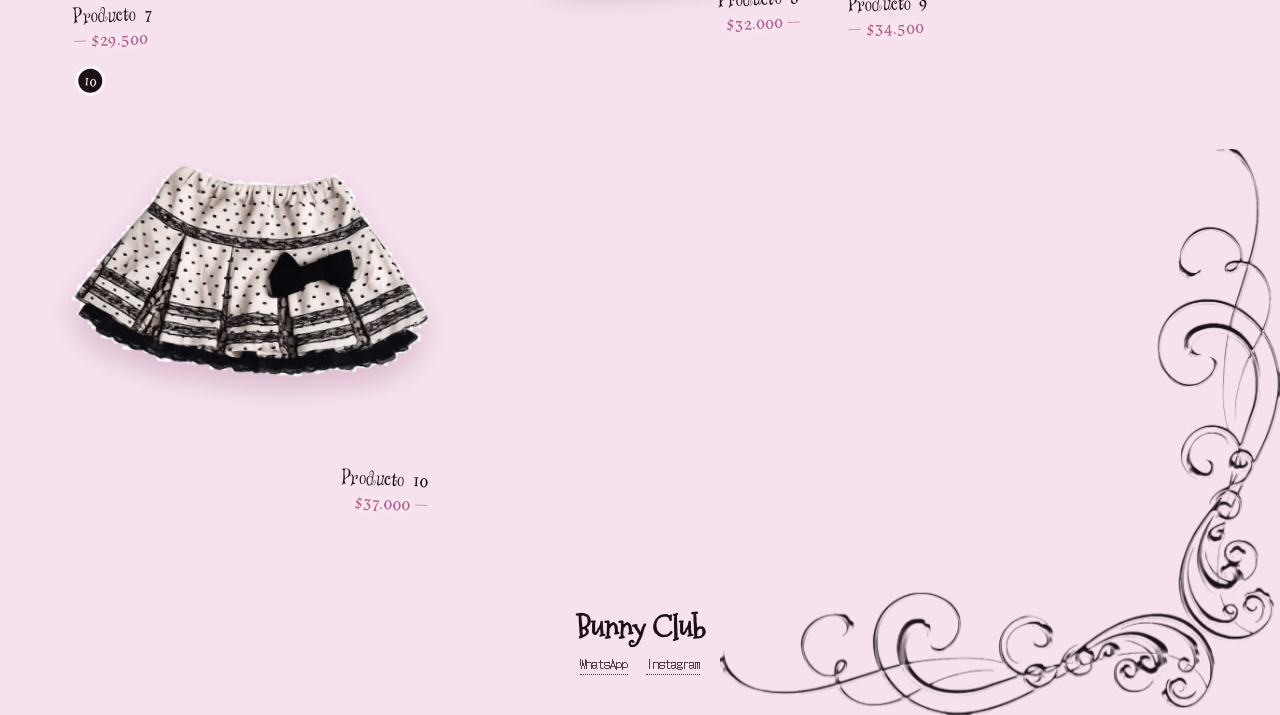
==== commit 40eb1aac: "Mensaje del carrito vacío: El carrito está vacío Co-Authored-By: Claude Sonnet 5.5 <noreply@anthropi" ====
--- a/index.html
+++ b/index.html
@@ -57,7 +57,7 @@
       <button class="cart-x" data-cart-close aria-label="Cerrar carrito"><svg viewBox="0 0 24 24"><path d="M5 5l14 14M19 5L5 19" stroke="currentColor" stroke-width="2" stroke-linecap="round"/></svg></button>
       <h2 id="cart-title">Tu carrito</h2>
       <ul id="cart-list"></ul>
-      <div id="cart-empty"><img src="assets/img/conejito-puntos.png" alt=""><p>Todavía no agregaste nada.<br>Elegí algo que te guste.</p></div>
+      <div id="cart-empty"><img src="assets/img/conejito-puntos.png" alt=""><p>El carrito está vacío</p></div>
       <div id="cart-foot">
         <p class="cart-total"><span>Total</span><strong id="cart-total">$0</strong></p>
         <div class="m-wrap-buy"><a id="cart-buy" class="m-buy" target="_blank" rel="noopener"><span>Pedir por WhatsApp</span></a></div>
--- a/css/style.css
+++ b/css/style.css
@@ -73,7 +73,7 @@
 /* ---------- portada (arriba de todo) ---------- */
 @keyframes floatSoft { from { transform: translateY(0); } to { transform: translateY(-5px); } }
 #hero { position: relative; z-index: 2; display: flex; justify-content: center; padding: 3vh 16px 0; }
-.hero-brand { width: min(46vw, 220px); }
+.hero-brand { width: min(46vw, 220px); translate: 0 18px; }
 #hero-logo { display: block; animation: appear 2.6s var(--ease) .2s backwards; }
 #hero-logo img { width: 100%; animation: floatSoft 6s ease-in-out 3s infinite alternate; }
 .bunnies-float { margin: -16% 0 0 24%; width: 34%; animation: floatSoft 5s ease-in-out 4s infinite alternate; }
@@ -94,10 +94,12 @@
 #catalog-wrap { position: relative; z-index: 3; padding: 0 clamp(10px, 3vw, 40px) 28px; max-width: 1240px; margin: 0 auto; }
 #catalog-wrap { min-height: 55vh; scroll-margin-top: 120px; }
 
-#catalog { display: grid; grid-template-columns: repeat(3, 1fr); justify-items: center; align-items: start; gap: 14px 4px; max-width: 1260px; margin: 0 auto; padding: 56px 0 26px; }
-#catalog .item:nth-child(3n+2) { margin-top: calc(var(--dy) + 50px); }
-#catalog .item:nth-child(2) { margin-top: calc(var(--dy) + 80px); }
-#catalog .item:nth-child(8) { margin-top: calc(var(--dy) + 100px); }
+#catalog { display: grid; grid-template-columns: repeat(3, 1fr); justify-items: center; align-items: start; gap: 40px 4px; max-width: 1260px; margin: 0 auto; padding: 56px 0 26px; }
+/* desplazamientos visuales (translate no mueve a los demás productos) */
+#catalog .item:nth-child(3n+2) { translate: 0 40px; }
+#catalog .item:nth-child(2) { margin-top: calc(var(--dy) + 70px); translate: 0 30px; scale: 1.16; transform-origin: 50% 0; z-index: 2; }
+#catalog .item:nth-child(8) { translate: 0 90px; z-index: 2; }
+#catalog .item:nth-child(10) { translate: 0 -12px; }
 #catalog .item:nth-child(4) { justify-self: end; }
 #catalog .item:nth-child(6) { justify-self: start; }
 .item { position: relative; width: min(var(--w), 100%); margin-top: var(--dy); margin-left: 0; animation: floatIn 2.8s var(--ease) var(--delay) backwards; }
@@ -126,16 +128,17 @@
 #empty { text-align: center; font-family: var(--font-info); font-size: 18px; line-height: 1.7; padding: 60px 0; }
 
 @media (max-width: 640px) {
-  #catalog { gap: 12px 0; max-width: none; padding-left: .5vw; padding-right: .5vw; padding-top: 34px; }
+  #catalog { gap: 22px 0; max-width: none; padding-left: .5vw; padding-right: .5vw; padding-top: 34px; }
   .item { width: 100%; margin-left: 0; margin-top: calc(var(--dy) * .5); }
-  #catalog .item:nth-child(3n+2) { margin-top: calc(var(--dy) * .5 + 28px); }
-  #catalog .item:nth-child(2) { margin-top: calc(var(--dy) * .5 + 95px); z-index: 2; }
+  #catalog .item:nth-child(3n+2) { translate: 0 24px; }
+  #catalog .item:nth-child(2) { margin-top: calc(var(--dy) * .5 + 55px); translate: 0 30px; scale: 1.18; transform-origin: 50% 0; z-index: 2; }
   .item.big { width: 128%; z-index: 1; }
   #catalog .item.big:nth-child(3n+1) { justify-self: start; }
   #catalog .item.big:nth-child(3n) { justify-self: end; }
   #catalog .item.big:nth-child(3n+2) { width: 100%; }
   #catalog .item:nth-child(7), #catalog .item:nth-child(9) { width: 132%; }
-  #catalog .item:nth-child(8) { margin-top: calc(var(--dy) * .5 + 140px); z-index: 2; }
+  #catalog .item:nth-child(8) { translate: 0 130px; z-index: 2; }
+  #catalog .item:nth-child(10) { translate: 0 -8px; width: 128%; justify-self: start; }
   #catalog .item:nth-child(4) { justify-self: end; }
   #catalog .item:nth-child(6) { justify-self: start; }
   .item .badge { width: 20px; height: 20px; font-size: 11px; }
@@ -242,7 +245,7 @@
   .corner-orn { width: 36vw; top: 4px; left: 4px; }
   .corner-orn.corner-orn--br { width: 52vw; top: auto; left: auto; right: 0; bottom: 0; }
   #hero { padding-top: 2vh; }
-  .hero-brand { width: min(40vw, 160px); }
+  .hero-brand { width: min(40vw, 160px); translate: 0 14px; }
   .bunnies-float { margin-top: -13%; }
   #catalog { padding-top: 40px; }
   .item .name, .item .price { font-size: 13px; }
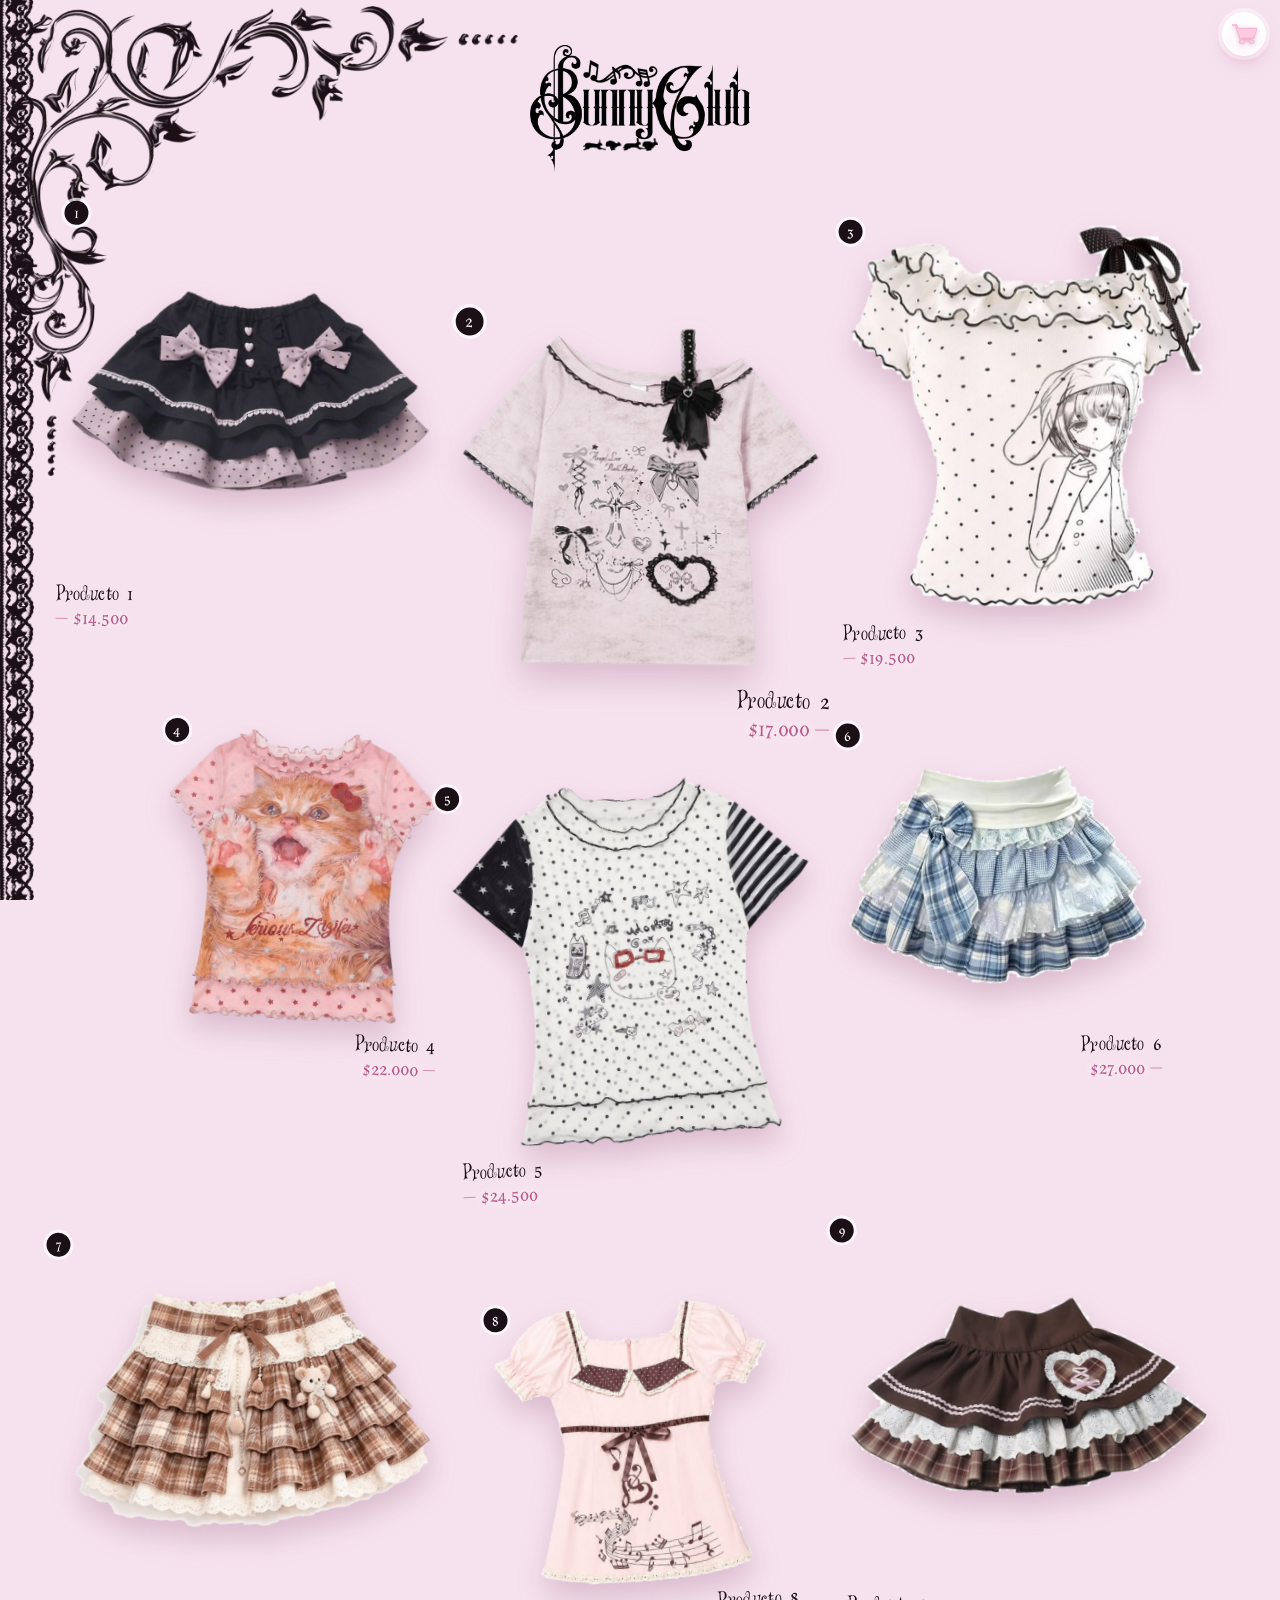
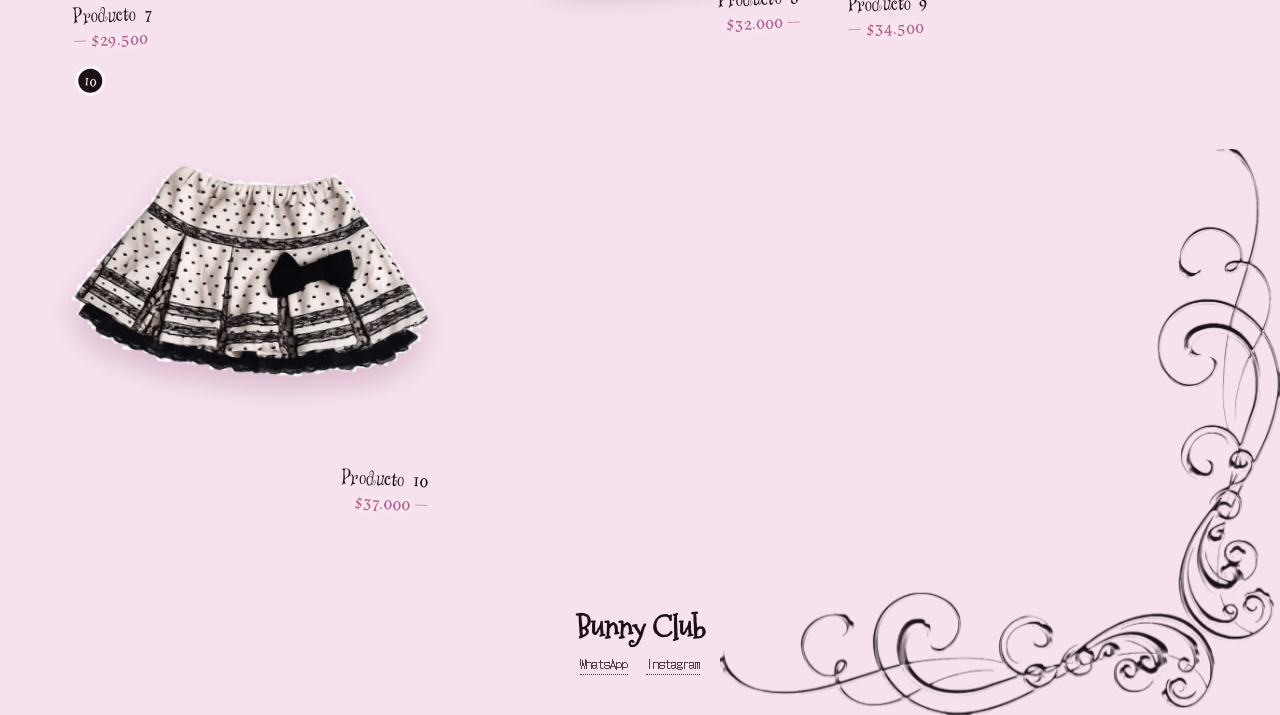
==== commit c9ae01a2: "Encaje lateral pegado a la izquierda en la página y en el carrito Co-Authored-By: Claude Sonnet 5.5 " ====
--- a/index.html
+++ b/index.html
@@ -12,6 +12,7 @@
 
   <div class="corner-orn" aria-hidden="true"><img src="assets/img/enredadera-izq.png" alt=""></div>
   <div id="sparkles" aria-hidden="true"></div>
+  <div class="lace lace-page" aria-hidden="true"></div>
   <div id="decor" aria-hidden="true"></div>
 
   <!-- Logo chico de la esquina (aparece al bajar) -->
@@ -54,6 +55,7 @@
   <aside id="cart" aria-hidden="true">
     <div class="cart-backdrop" data-cart-close></div>
     <section class="cart-panel" role="dialog" aria-modal="true" aria-labelledby="cart-title">
+      <div class="lace cart-lace" aria-hidden="true"></div>
       <button class="cart-x" data-cart-close aria-label="Cerrar carrito"><svg viewBox="0 0 24 24"><path d="M5 5l14 14M19 5L5 19" stroke="currentColor" stroke-width="2" stroke-linecap="round"/></svg></button>
       <h2 id="cart-title">Tu carrito</h2>
       <ul id="cart-list"></ul>
--- a/css/style.css
+++ b/css/style.css
@@ -61,6 +61,11 @@
 @keyframes floatIn { from { opacity: 0; transform: translateY(90px) scale(.96); filter: blur(8px); } 55% { opacity: 1; } to { opacity: 1; transform: none; filter: blur(0); } }
 @keyframes floatOut { to { opacity: 0; transform: translateY(-80px) scale(.96); filter: blur(8px); } }
 @keyframes float { from { transform: translateY(0); } to { transform: translateY(-14px); } }
+
+/* ---------- encaje pegado a la izquierda (página y carrito) ---------- */
+.lace { background: url("../assets/img/encaje-lateral.png") left top / 100% auto repeat-y; pointer-events: none; }
+.lace-page { position: fixed; top: 0; bottom: 0; left: 0; width: 34px; z-index: 1; animation: appear 2.6s var(--ease) .8s backwards; }
+.cart-lace { position: absolute; top: 24px; bottom: 24px; left: 14px; width: 26px; opacity: .95; }
 
 /* ---------- adorno de la esquina izquierda ---------- */
 .corner-orn { position: absolute; top: 6px; left: 6px; z-index: 1; width: min(40vw, 520px, calc(50vw - 125px)); pointer-events: none; animation: appear 2.6s var(--ease) .6s backwards; }
@@ -242,6 +247,7 @@
 
 /* ---------- celular ---------- */
 @media (max-width: 640px) {
+  .lace-page { width: 22px; }
   .corner-orn { width: 36vw; top: 4px; left: 4px; }
   .corner-orn.corner-orn--br { width: 52vw; top: auto; left: auto; right: 0; bottom: 0; }
   #hero { padding-top: 2vh; }
@@ -267,7 +273,7 @@
 #cart.open { visibility: visible; pointer-events: auto; }
 .cart-backdrop { position: absolute; inset: 0; background: rgba(246,226,238,.6); backdrop-filter: blur(6px); -webkit-backdrop-filter: blur(6px); opacity: 0; transition: opacity .5s var(--ease); }
 #cart.open .cart-backdrop { opacity: 1; }
-.cart-panel { position: absolute; top: 10px; right: 10px; bottom: 10px; width: min(350px, calc(100% - 20px)); display: flex; flex-direction: column; padding: 18px 16px 16px;
+.cart-panel { position: absolute; top: 10px; right: 10px; bottom: 10px; width: min(350px, calc(100% - 20px)); display: flex; flex-direction: column; padding: 18px 16px 16px 52px;
   background: linear-gradient(170deg, rgba(255,255,255,.95), rgba(253,238,246,.92)); border: 1px solid #fff; border-radius: 26px;
   box-shadow: 0 0 0 5px rgba(255,255,255,.45), 0 24px 60px -18px rgba(150,60,110,.55); transform: translateX(110%); transition: transform .7s var(--ease); }
 #cart.open .cart-panel { transform: none; }
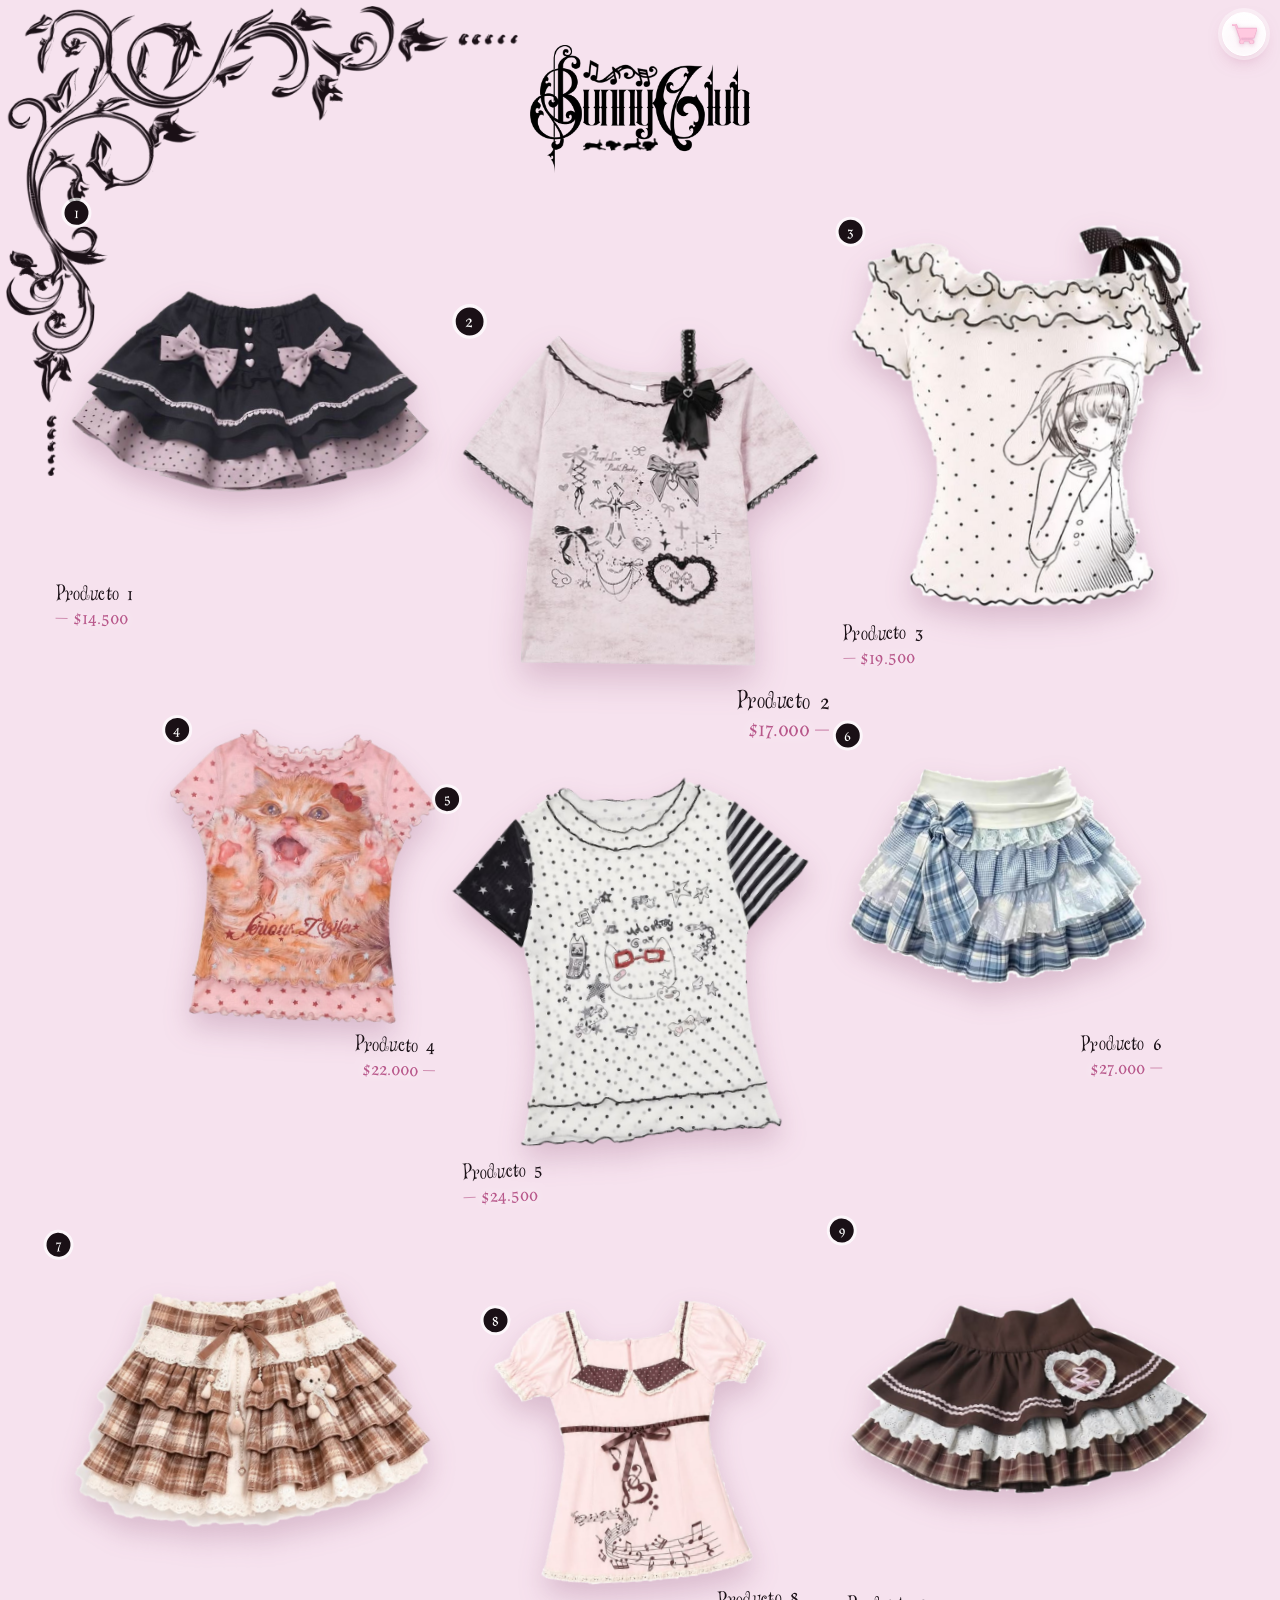
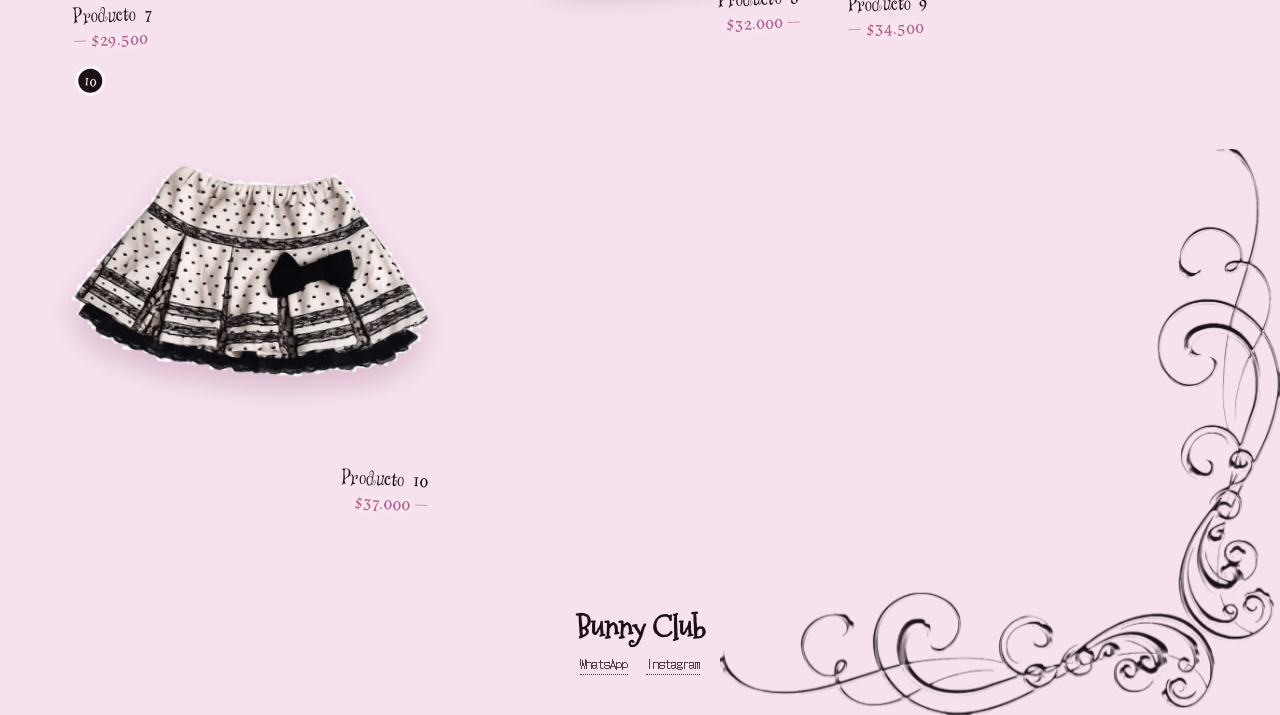
==== commit 43c82785: "Encaje solo en el carrito, fuera de la página principal Co-Authored-By: Claude Sonnet 5.5 <noreply@a" ====
--- a/index.html
+++ b/index.html
@@ -12,7 +12,6 @@
 
   <div class="corner-orn" aria-hidden="true"><img src="assets/img/enredadera-izq.png" alt=""></div>
   <div id="sparkles" aria-hidden="true"></div>
-  <div class="lace lace-page" aria-hidden="true"></div>
   <div id="decor" aria-hidden="true"></div>
 
   <!-- Logo chico de la esquina (aparece al bajar) -->
--- a/css/style.css
+++ b/css/style.css
@@ -63,9 +63,8 @@
 @keyframes float { from { transform: translateY(0); } to { transform: translateY(-14px); } }
 
 /* ---------- encaje pegado a la izquierda (página y carrito) ---------- */
-.lace { background: url("../assets/img/encaje-lateral.png") left top / 100% auto repeat-y; pointer-events: none; }
-.lace-page { position: fixed; top: 0; bottom: 0; left: 0; width: 34px; z-index: 1; animation: appear 2.6s var(--ease) .8s backwards; }
-.cart-lace { position: absolute; top: 24px; bottom: 24px; left: 14px; width: 26px; opacity: .95; }
+.lace { background: url("../assets/img/encaje-lateral.png") right top / 100% auto repeat-y; pointer-events: none; }
+.cart-lace { position: absolute; top: 0; bottom: 0; right: 0; width: 30px; }
 
 /* ---------- adorno de la esquina izquierda ---------- */
 .corner-orn { position: absolute; top: 6px; left: 6px; z-index: 1; width: min(40vw, 520px, calc(50vw - 125px)); pointer-events: none; animation: appear 2.6s var(--ease) .6s backwards; }
@@ -247,7 +246,6 @@
 
 /* ---------- celular ---------- */
 @media (max-width: 640px) {
-  .lace-page { width: 22px; }
   .corner-orn { width: 36vw; top: 4px; left: 4px; }
   .corner-orn.corner-orn--br { width: 52vw; top: auto; left: auto; right: 0; bottom: 0; }
   #hero { padding-top: 2vh; }
@@ -273,11 +271,11 @@
 #cart.open { visibility: visible; pointer-events: auto; }
 .cart-backdrop { position: absolute; inset: 0; background: rgba(246,226,238,.6); backdrop-filter: blur(6px); -webkit-backdrop-filter: blur(6px); opacity: 0; transition: opacity .5s var(--ease); }
 #cart.open .cart-backdrop { opacity: 1; }
-.cart-panel { position: absolute; top: 10px; right: 10px; bottom: 10px; width: min(350px, calc(100% - 20px)); display: flex; flex-direction: column; padding: 18px 16px 16px 52px;
+.cart-panel { position: absolute; top: 10px; right: 10px; bottom: 10px; width: min(350px, calc(100% - 20px)); display: flex; flex-direction: column; padding: 18px 44px 16px 18px; overflow: hidden;
   background: linear-gradient(170deg, rgba(255,255,255,.95), rgba(253,238,246,.92)); border: 1px solid #fff; border-radius: 26px;
   box-shadow: 0 0 0 5px rgba(255,255,255,.45), 0 24px 60px -18px rgba(150,60,110,.55); transform: translateX(110%); transition: transform .7s var(--ease); }
 #cart.open .cart-panel { transform: none; }
-.cart-x { position: absolute; top: 12px; right: 12px; width: 30px; height: 30px; border-radius: 50%; background: rgba(255,255,255,.8); display: grid; place-items: center; }
+.cart-x { position: absolute; top: 12px; right: 40px; z-index: 2; width: 30px; height: 30px; border-radius: 50%; background: rgba(255,255,255,.8); display: grid; place-items: center; }
 .cart-x svg { width: 13px; }
 .cart-panel h2 { font-family: var(--font-script); font-weight: 700; font-size: 32px; line-height: 1.1; margin: 0 0 8px; }
 #cart-list { flex: 1; overflow: auto; display: flex; flex-direction: column; gap: 10px; padding: 2px 2px 6px; }
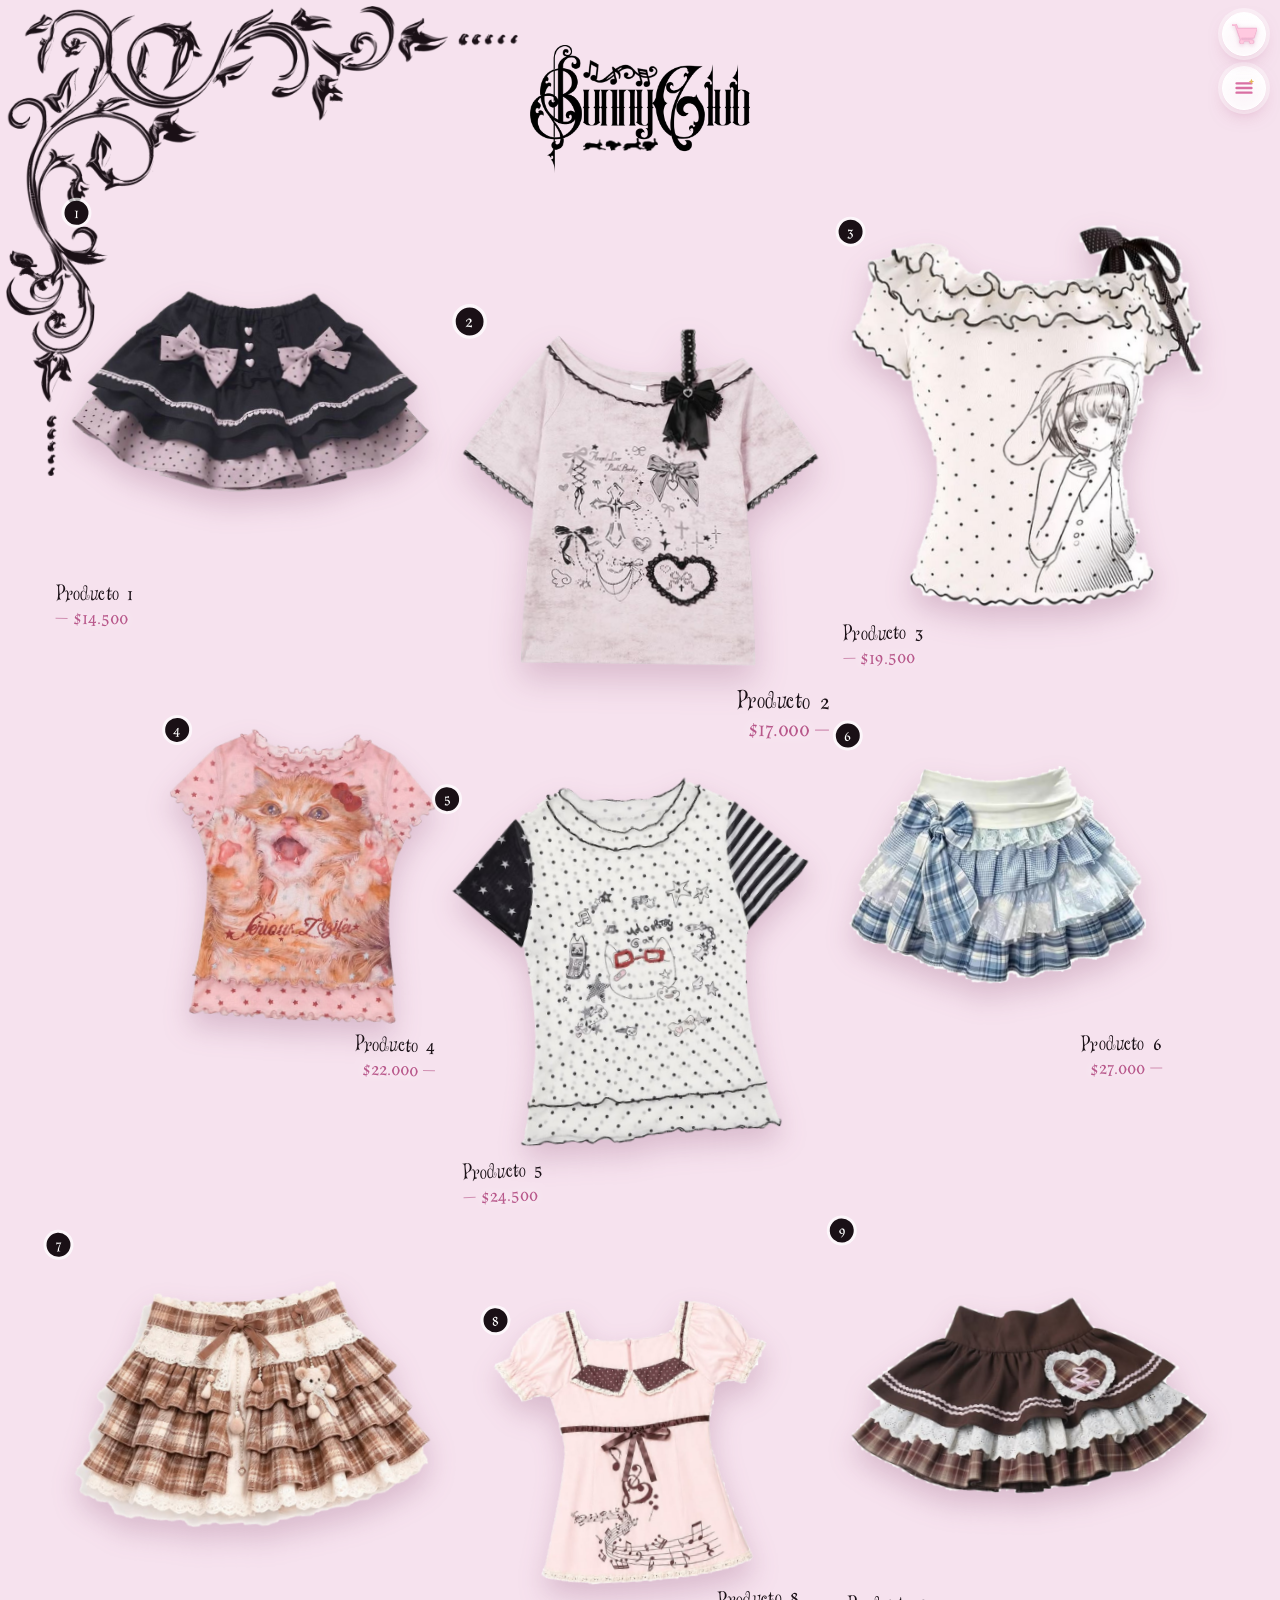
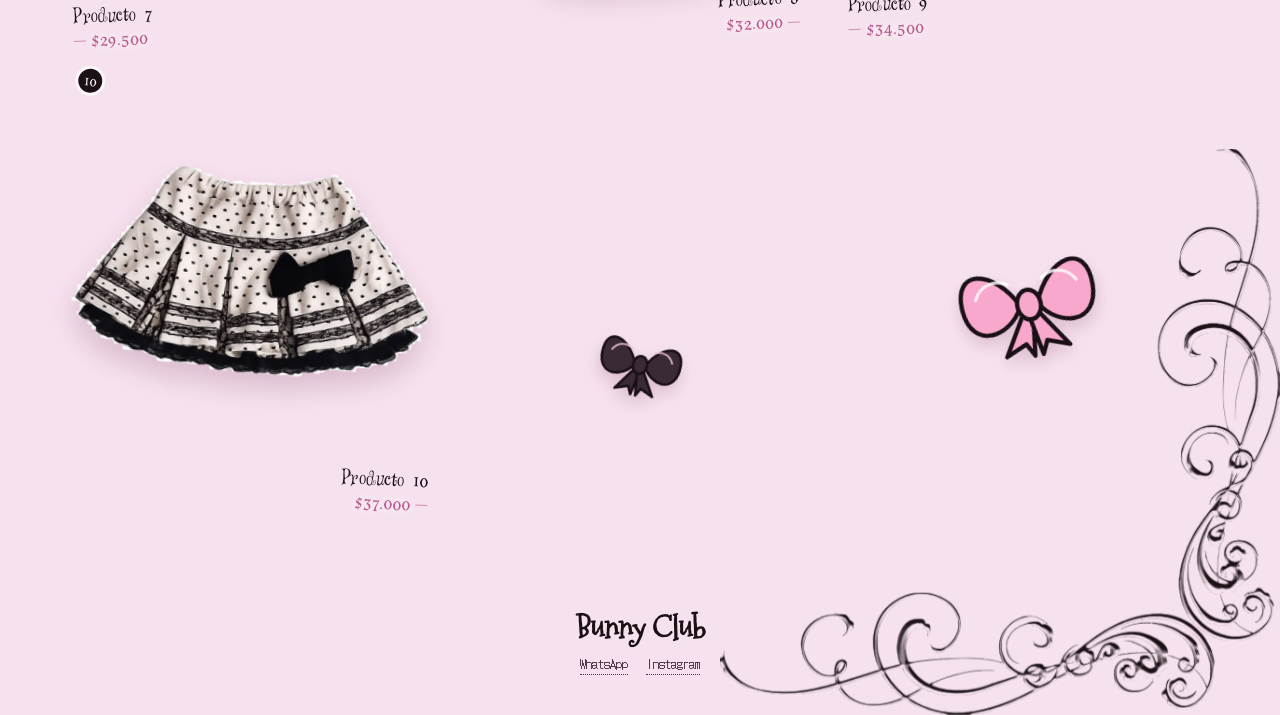
==== commit 188865d4: "Menú debajo del carrito con categorías y subcategorías, talles, envíos y contacto; moños decorativos" ====
--- a/index.html
+++ b/index.html
@@ -47,6 +47,23 @@
   </footer>
 
   <!-- CARRITO (esquina) -->
+  <button id="menu-btn" type="button" aria-label="Abrir menú" aria-expanded="false">
+    <svg viewBox="0 0 28 28" aria-hidden="true"><path d="M6 9h16M6 14h16M6 19h16" stroke="#d96fa3" stroke-width="2.6" stroke-linecap="round"/><path d="M22 4l.9 2.1 2.1.9-2.1.9L22 10l-.9-2.1L19 7l2.1-.9z" fill="#e4b95a"/></svg>
+  </button>
+  <aside id="mpanel" aria-hidden="true">
+    <div class="cart-backdrop" data-menu-close></div>
+    <section class="cart-panel menu-panel" role="dialog" aria-modal="true" aria-labelledby="menu-title">
+      <button class="cart-x" data-menu-close aria-label="Cerrar menú"><svg viewBox="0 0 24 24"><path d="M5 5l14 14M19 5L5 19" stroke="currentColor" stroke-width="2" stroke-linecap="round"/></svg></button>
+      <h2 id="menu-title">Menú</h2>
+      <nav class="mp-cats" id="mp-cats" aria-label="Categorías"></nav>
+      <div class="mp-info">
+        <details><summary>Talles</summary><div class="mp-body" id="mp-talles"></div></details>
+        <details><summary>Envíos</summary><div class="mp-body" id="mp-envios"></div></details>
+        <details><summary>Contacto</summary><div class="mp-body" id="mp-contacto"></div></details>
+      </div>
+    </section>
+  </aside>
+
   <button id="cart-btn" type="button" aria-label="Abrir carrito">
     <img src="assets/img/carrito.png" alt="" aria-hidden="true">
     <span id="cart-count" hidden>0</span>
--- a/css/style.css
+++ b/css/style.css
@@ -246,6 +246,9 @@
 
 /* ---------- celular ---------- */
 @media (max-width: 640px) {
+  .deco-bow { width: calc(var(--bw, 120px) * .6); }
+  #catalog:not(.plain) .deco-bow:nth-child(3n+2) { translate: 0 150px; }
+  #catalog.plain .item { width: 100% !important; }
   .corner-orn { width: 36vw; top: 4px; left: 4px; }
   .corner-orn.corner-orn--br { width: 52vw; top: auto; left: auto; right: 0; bottom: 0; }
   #hero { padding-top: 2vh; }
@@ -256,6 +259,44 @@
   .item .cap, .item.flip .cap { align-items: center; text-align: center; transform: none; }
   .item .price::before, .item.flip .price::after { display: none; }
 }
+
+/* ---------- botón del menú (debajo del carrito) ---------- */
+#menu-btn { position: fixed; z-index: 40; top: 66px; right: 14px; width: 44px; height: 44px; border-radius: 50%; display: grid; place-items: center; padding: 0;
+  background: linear-gradient(180deg, rgba(255,255,255,.98), rgba(255,255,255,.62)); border: 1px solid #fff;
+  box-shadow: 0 0 0 4px rgba(255,255,255,.4), 0 8px 20px -8px rgba(184,88,139,.65), inset 0 0 12px #fff; backdrop-filter: blur(6px); -webkit-backdrop-filter: blur(6px); transition: transform .4s var(--ease); }
+#menu-btn svg { width: 26px; }
+#menu-btn:hover { transform: translateY(-2px) scale(1.06); }
+/* panel del menú */
+.menu-panel { padding: 18px 18px 18px; overflow: auto; }
+.menu-panel h2 { padding-right: 36px; }
+.mp-cats { display: flex; flex-direction: column; gap: 6px; padding-bottom: 12px; border-bottom: 1px dashed rgba(184,88,139,.5); }
+.mp-cat { font-family: var(--font-script); font-weight: 700; font-size: 26px; line-height: 1.2; text-align: left; padding: 4px 16px 6px; border-radius: 999px; background: linear-gradient(180deg, rgba(255,255,255,.85), rgba(255,255,255,.35)); border: 1px solid rgba(255,255,255,.95); box-shadow: 0 0 0 3px rgba(255,255,255,.3), 0 6px 16px -10px rgba(184,88,139,.6), inset 0 0 12px rgba(255,255,255,.9); transition: transform .4s var(--ease), background .4s, box-shadow .4s; }
+.mp-cat:hover { transform: translateX(3px); background: #fff; }
+.mp-cat[aria-current="true"] { background: #fff; box-shadow: 0 0 0 3px rgba(255,255,255,.6), 0 0 18px rgba(255,255,255,.95), inset 0 0 12px #fff; }
+.mp-subs { display: flex; flex-direction: column; gap: 2px; padding: 2px 0 4px 22px; }
+.mp-sub { font-family: var(--font-script); font-weight: 700; font-size: 21px; line-height: 1.2; text-align: left; padding: 2px 12px 4px; border-radius: 999px; color: var(--ink-soft); transition: background .3s, color .3s, transform .3s var(--ease); }
+.mp-sub::before { content: "✦"; font-family: var(--font-body); font-size: .5em; margin-right: 8px; color: var(--pink-deep); vertical-align: .3em; }
+.mp-sub:hover { background: rgba(255,255,255,.7); transform: translateX(3px); }
+.mp-sub[aria-current="true"] { background: #fff; color: var(--ink); }
+.mp-info { display: flex; flex-direction: column; padding-top: 6px; }
+.mp-info details { border-bottom: 1px dashed rgba(184,88,139,.35); }
+.mp-info summary { list-style: none; cursor: var(--cursor-hover); font-family: var(--font-script); font-weight: 700; font-size: 25px; line-height: 1.3; padding: 8px 4px 8px 0; display: flex; justify-content: space-between; align-items: center; }
+.mp-info summary::-webkit-details-marker { display: none; }
+.mp-info summary::after { content: "+"; font-family: var(--font-info); font-size: 20px; color: var(--pink-deep); transition: transform .4s var(--ease); }
+.mp-info details[open] summary::after { transform: rotate(45deg); }
+.mp-body { font-family: var(--font-info); font-size: 13px; line-height: 1.75; color: var(--ink-soft); padding: 0 2px 12px; }
+.mp-body p { margin: 0 0 6px; }
+.mp-body a { color: var(--pink-deep); border-bottom: 1px dotted currentColor; }
+.mp-body ul { list-style: none; padding: 0; margin: 0; }
+.mp-body li::before { content: "✦"; font-size: .6em; color: var(--pink-deep); margin-right: 8px; vertical-align: .25em; }
+
+/* moños decorativos: ocupan los lugares libres de la grilla */
+.deco-bow { width: var(--bw, 120px); justify-self: center; align-self: center; rotate: var(--br, 0deg); pointer-events: none; animation: appear 2.8s var(--ease) var(--bd, 2.4s) backwards; transition: opacity .6s var(--ease); }
+.deco-bow img { width: 100%; display: block; filter: drop-shadow(0 8px 8px rgba(120,50,90,.2)); }
+#catalog.leaving .deco-bow { opacity: 0; }
+#catalog:not(.plain) .deco-bow:nth-child(3n+2) { translate: 0 60px; }
+/* vista filtrada: grilla limpia */
+#catalog.plain .item { translate: none !important; scale: none !important; margin-top: var(--dy) !important; justify-self: center !important; width: min(var(--w), 100%) !important; z-index: auto !important; }
 
 /* ---------- carrito ---------- */
 #cart-btn { position: fixed; z-index: 40; top: 12px; right: 14px; width: 44px; height: 44px; border-radius: 50%; display: grid; place-items: center;
@@ -267,14 +308,14 @@
 @keyframes bump { 30% { transform: scale(1.22) rotate(-8deg); } 60% { transform: scale(.95) rotate(5deg); } }
 #cart-count { position: absolute; top: -6px; right: -6px; min-width: 22px; height: 22px; padding: 0 5px; border-radius: 999px; background: var(--pink-deep); color: #fff; font-family: var(--font-info); font-size: 13px; line-height: 22px; text-align: center; box-shadow: 0 0 0 2px #fff; }
 #cart-count[hidden] { display: none; }
-#cart { position: fixed; inset: 0; z-index: 120; visibility: hidden; pointer-events: none; }
-#cart.open { visibility: visible; pointer-events: auto; }
+#cart, #mpanel { position: fixed; inset: 0; z-index: 120; visibility: hidden; pointer-events: none; }
+#cart.open, #mpanel.open { visibility: visible; pointer-events: auto; }
 .cart-backdrop { position: absolute; inset: 0; background: rgba(246,226,238,.6); backdrop-filter: blur(6px); -webkit-backdrop-filter: blur(6px); opacity: 0; transition: opacity .5s var(--ease); }
-#cart.open .cart-backdrop { opacity: 1; }
+#cart.open .cart-backdrop, #mpanel.open .cart-backdrop { opacity: 1; }
 .cart-panel { position: absolute; top: 10px; right: 10px; bottom: 10px; width: min(350px, calc(100% - 20px)); display: flex; flex-direction: column; padding: 18px 44px 16px 18px; overflow: hidden;
   background: linear-gradient(170deg, rgba(255,255,255,.95), rgba(253,238,246,.92)); border: 1px solid #fff; border-radius: 26px;
   box-shadow: 0 0 0 5px rgba(255,255,255,.45), 0 24px 60px -18px rgba(150,60,110,.55); transform: translateX(110%); transition: transform .7s var(--ease); }
-#cart.open .cart-panel { transform: none; }
+#cart.open .cart-panel, #mpanel.open .cart-panel { transform: none; }
 .cart-x { position: absolute; top: 12px; right: 40px; z-index: 2; width: 30px; height: 30px; border-radius: 50%; background: rgba(255,255,255,.8); display: grid; place-items: center; }
 .cart-x svg { width: 13px; }
 .cart-panel h2 { font-family: var(--font-script); font-weight: 700; font-size: 32px; line-height: 1.1; margin: 0 0 8px; }
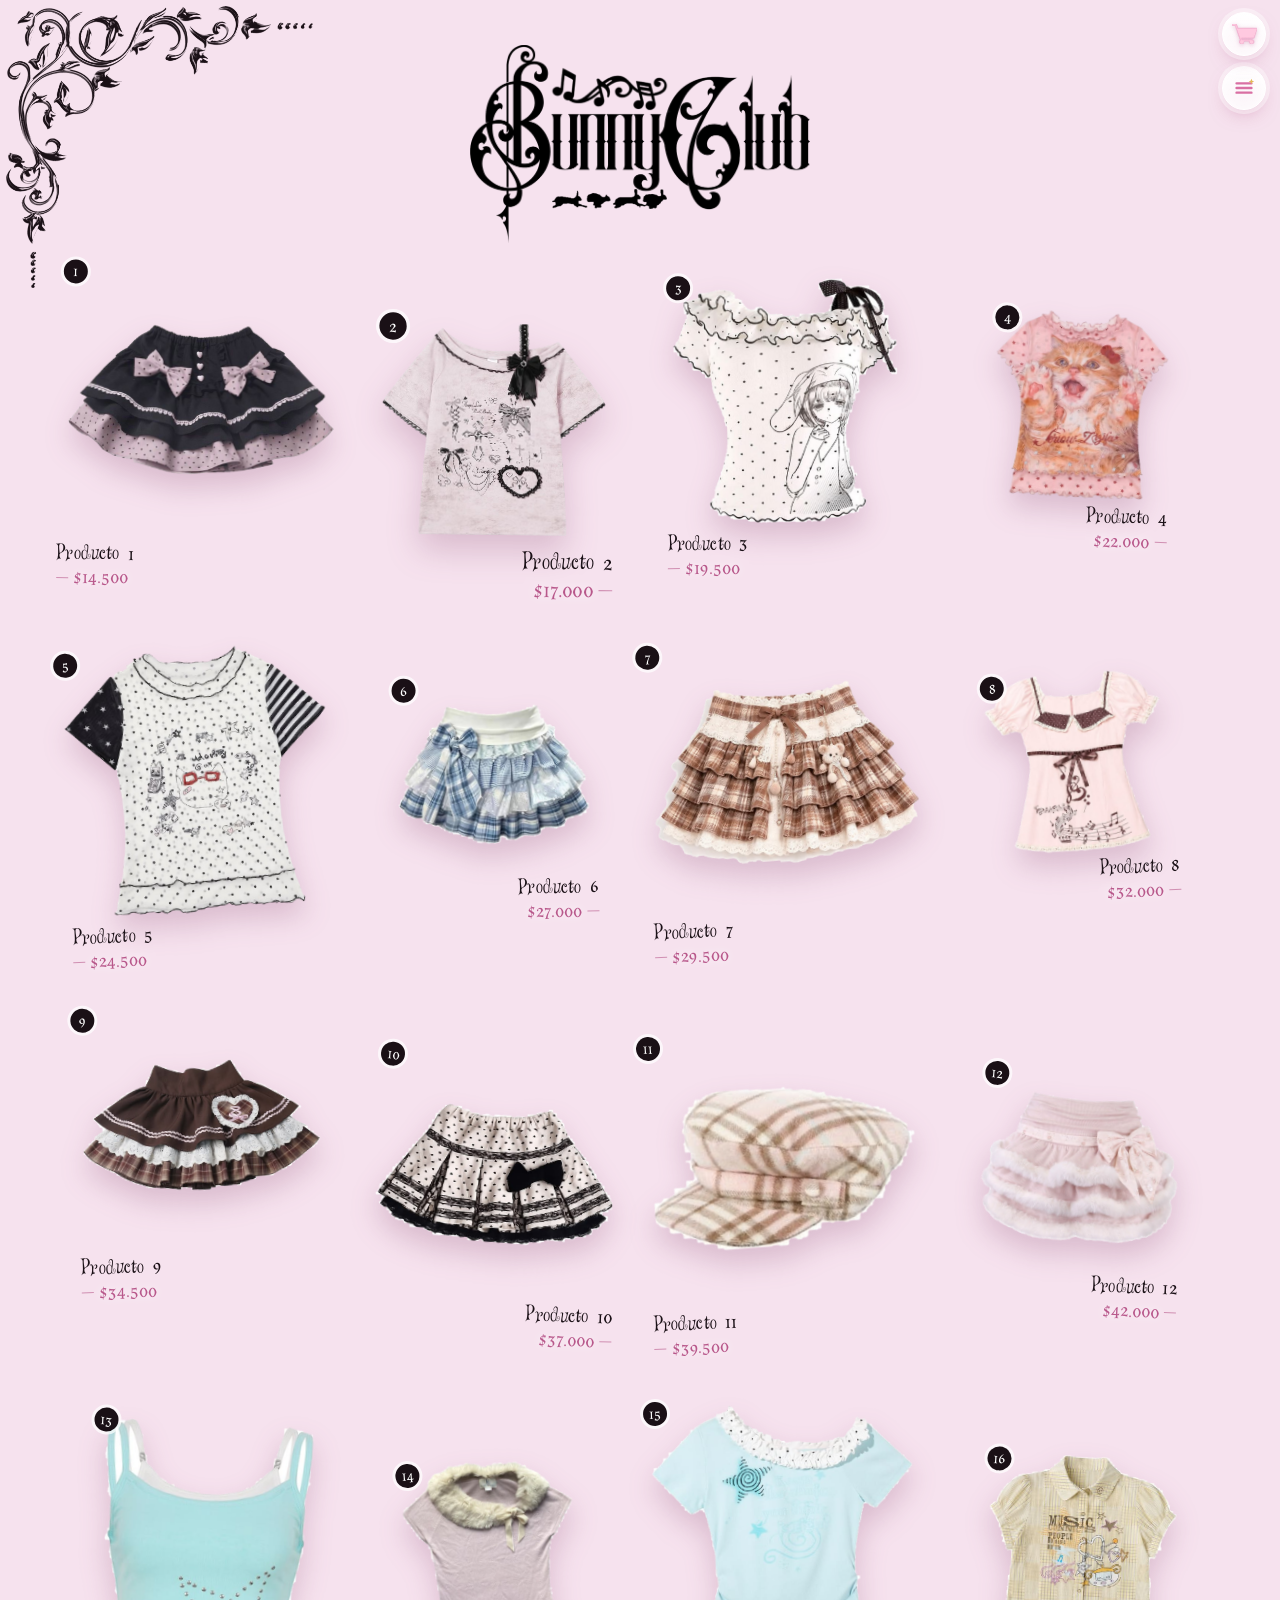
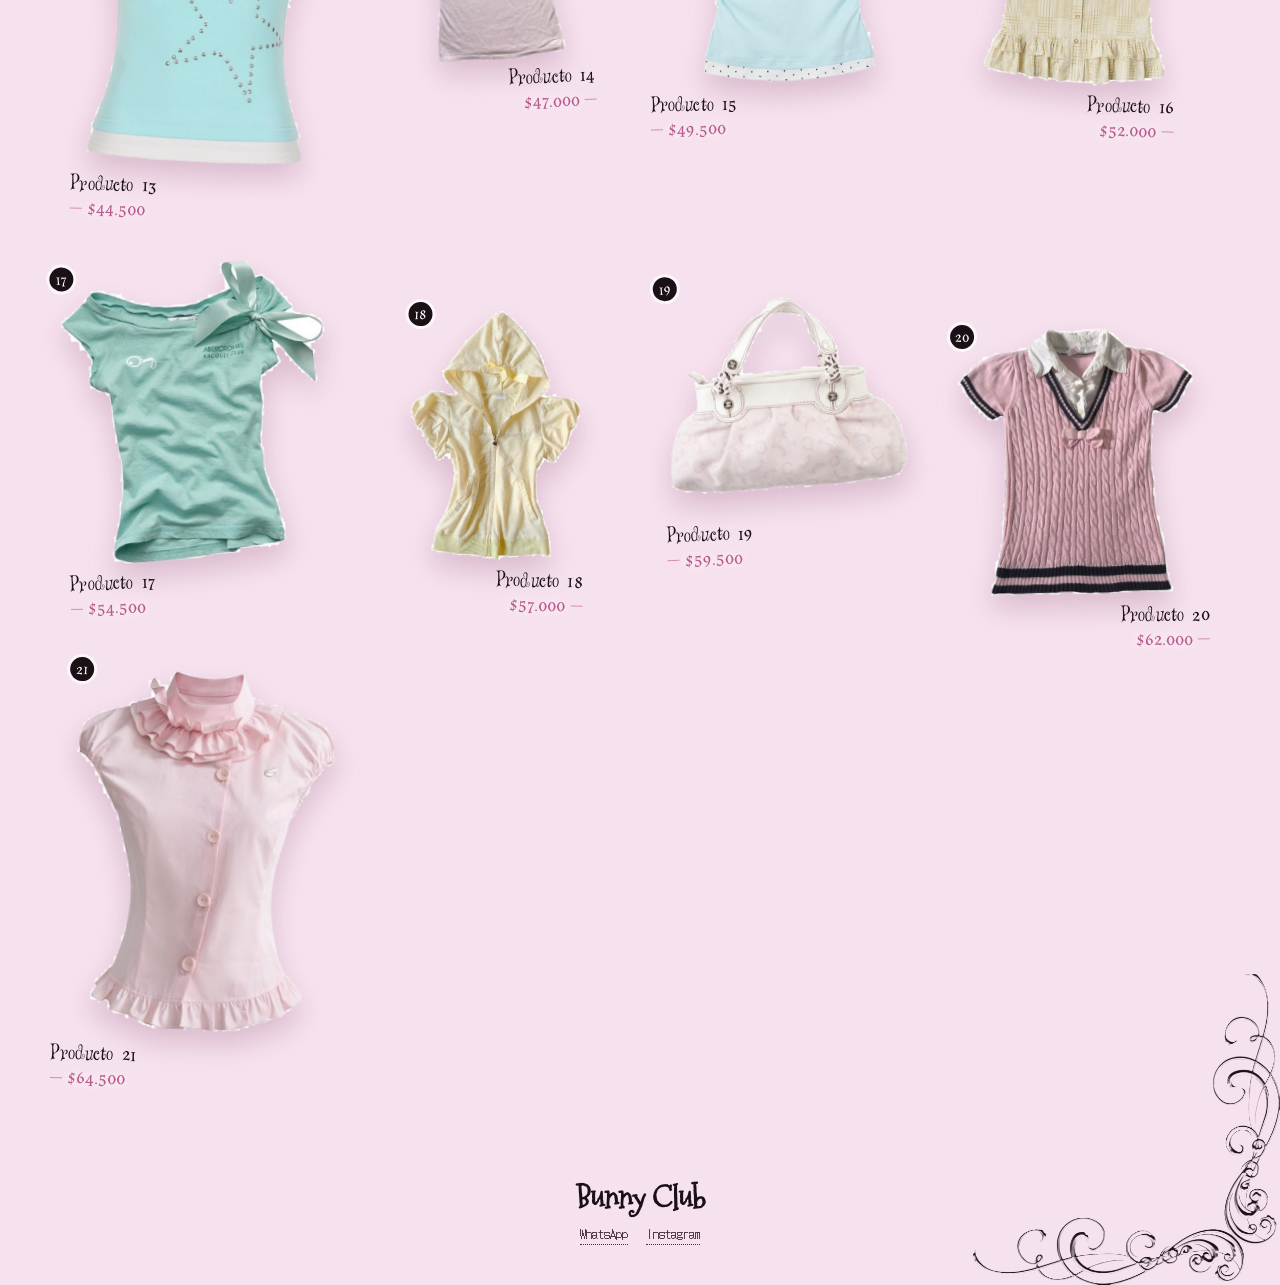
==== commit 2693d165: "Código de descuento en el carrito (HOLA10 = 10%), con link ?codigo= y mensaje de WhatsApp con el des" ====
--- a/index.html
+++ b/index.html
@@ -77,6 +77,12 @@
       <ul id="cart-list"></ul>
       <div id="cart-empty"><img src="assets/img/conejito-puntos.png" alt=""><p>El carrito está vacío</p></div>
       <div id="cart-foot">
+        <form id="promo" class="promo" autocomplete="off">
+          <label for="promo-input">¿Tenés un código de descuento?</label>
+          <div class="promo-row"><input id="promo-input" type="text" placeholder="Tu código" maxlength="24" autocapitalize="characters" spellcheck="false"><button type="submit">Aplicar</button></div>
+          <p id="promo-msg" role="status"></p>
+        </form>
+        <div class="cart-lines" id="cart-lines"></div>
         <p class="cart-total"><span>Total</span><strong id="cart-total">$0</strong></p>
         <div class="m-wrap-buy"><a id="cart-buy" class="m-buy" target="_blank" rel="noopener"><span>Pedir por WhatsApp</span></a></div>
         <button id="cart-clear" type="button">Vaciar carrito</button>
--- a/css/style.css
+++ b/css/style.css
@@ -98,14 +98,7 @@
 #catalog-wrap { position: relative; z-index: 3; padding: 0 clamp(10px, 3vw, 40px) 28px; max-width: 1240px; margin: 0 auto; }
 #catalog-wrap { min-height: 55vh; scroll-margin-top: 120px; }
 
-#catalog { display: grid; grid-template-columns: repeat(3, 1fr); justify-items: center; align-items: start; gap: 40px 4px; max-width: 1260px; margin: 0 auto; padding: 56px 0 26px; }
-/* desplazamientos visuales (translate no mueve a los demás productos) */
-#catalog .item:nth-child(3n+2) { translate: 0 40px; }
-#catalog .item:nth-child(2) { margin-top: calc(var(--dy) + 70px); translate: 0 30px; scale: 1.16; transform-origin: 50% 0; z-index: 2; }
-#catalog .item:nth-child(8) { translate: 0 90px; z-index: 2; }
-#catalog .item:nth-child(10) { translate: 0 -12px; }
-#catalog .item:nth-child(4) { justify-self: end; }
-#catalog .item:nth-child(6) { justify-self: start; }
+#catalog { display: grid; grid-template-columns: repeat(4, minmax(0, 1fr)); justify-items: center; align-items: start; gap: 28px 6px; max-width: 1320px; margin: 0 auto; padding: 56px 0 26px; }
 .item { position: relative; width: min(var(--w), 100%); margin-top: var(--dy); margin-left: 0; animation: floatIn 2.8s var(--ease) var(--delay) backwards; }
 #catalog.leaving .item { animation: floatOut .9s var(--ease) var(--out) forwards; }
 .item .float { animation: float var(--fd) ease-in-out var(--fdl) infinite alternate; }
@@ -132,7 +125,7 @@
 #empty { text-align: center; font-family: var(--font-info); font-size: 18px; line-height: 1.7; padding: 60px 0; }
 
 @media (max-width: 640px) {
-  #catalog { gap: 22px 0; max-width: none; padding-left: .5vw; padding-right: .5vw; padding-top: 34px; }
+  #catalog { grid-template-columns: repeat(3, minmax(0, 1fr)); gap: 22px 0; max-width: none; padding-left: .5vw; padding-right: .5vw; padding-top: 34px; }
   .item { width: 100%; margin-left: 0; margin-top: calc(var(--dy) * .5); }
   #catalog .item:nth-child(3n+2) { translate: 0 24px; }
   #catalog .item:nth-child(2) { margin-top: calc(var(--dy) * .5 + 55px); translate: 0 30px; scale: 1.18; transform-origin: 50% 0; z-index: 2; }
@@ -142,7 +135,9 @@
   #catalog .item.big:nth-child(3n+2) { width: 100%; }
   #catalog .item:nth-child(7), #catalog .item:nth-child(9) { width: 132%; }
   #catalog .item:nth-child(8) { translate: 0 130px; z-index: 2; }
-  #catalog .item:nth-child(10) { translate: 0 -8px; width: 128%; justify-self: start; }
+  #catalog .item:nth-child(10) { translate: 0 -8px; width: 112%; justify-self: start; }
+  #catalog:not(.plain) .item.big:nth-child(n+11) { width: 104%; }
+  #catalog:not(.plain) .item.big:nth-child(n+11):nth-child(3n+2) { width: 100%; }
   #catalog .item:nth-child(4) { justify-self: end; }
   #catalog .item:nth-child(6) { justify-self: start; }
   .item .badge { width: 20px; height: 20px; font-size: 11px; }
@@ -156,8 +151,8 @@
 .f-links a:hover { color: var(--pink-deep); }
 
 /* ---------- ventana de producto (chica, todo PNG flotando) ---------- */
-.modal { position: fixed; inset: 0; z-index: 100; display: grid; place-items: center; padding: 14px; visibility: hidden; pointer-events: none; }
-.modal.open { visibility: visible; pointer-events: auto; }
+.modal { position: fixed; inset: 0; z-index: 100; display: grid; place-items: center; padding: 14px; visibility: hidden; pointer-events: none; transition: visibility 0s linear .9s; }
+.modal.open { visibility: visible; pointer-events: auto; transition-delay: 0s; }
 .modal-backdrop { position: absolute; inset: 0; background: rgba(246, 226, 238, .78); backdrop-filter: blur(12px); -webkit-backdrop-filter: blur(12px); opacity: 0; transition: opacity .6s var(--ease); }
 .modal.open .modal-backdrop { opacity: 1; }
 .modal-card {
@@ -246,8 +241,6 @@
 
 /* ---------- celular ---------- */
 @media (max-width: 640px) {
-  .deco-bow { width: calc(var(--bw, 120px) * .6); }
-  #catalog:not(.plain) .deco-bow:nth-child(3n+2) { translate: 0 150px; }
   #catalog.plain .item { width: 100% !important; }
   .corner-orn { width: 36vw; top: 4px; left: 4px; }
   .corner-orn.corner-orn--br { width: 52vw; top: auto; left: auto; right: 0; bottom: 0; }
@@ -273,7 +266,12 @@
 .mp-cat { font-family: var(--font-script); font-weight: 700; font-size: 26px; line-height: 1.2; text-align: left; padding: 4px 16px 6px; border-radius: 999px; background: linear-gradient(180deg, rgba(255,255,255,.85), rgba(255,255,255,.35)); border: 1px solid rgba(255,255,255,.95); box-shadow: 0 0 0 3px rgba(255,255,255,.3), 0 6px 16px -10px rgba(184,88,139,.6), inset 0 0 12px rgba(255,255,255,.9); transition: transform .4s var(--ease), background .4s, box-shadow .4s; }
 .mp-cat:hover { transform: translateX(3px); background: #fff; }
 .mp-cat[aria-current="true"] { background: #fff; box-shadow: 0 0 0 3px rgba(255,255,255,.6), 0 0 18px rgba(255,255,255,.95), inset 0 0 12px #fff; }
-.mp-subs { display: flex; flex-direction: column; gap: 2px; padding: 2px 0 4px 22px; }
+.mp-subs { display: grid; grid-template-rows: 0fr; opacity: 0; transition: grid-template-rows .6s var(--ease), opacity .5s var(--ease); }
+.mp-subs.open { grid-template-rows: 1fr; opacity: 1; }
+.mp-subs > div { overflow: hidden; display: flex; flex-direction: column; gap: 2px; padding-left: 22px; }
+.mp-cat[data-has-sub] { display: flex; justify-content: space-between; align-items: center; width: 100%; }
+.mp-cat[data-has-sub]::after { content: "+"; font-family: var(--font-info); font-size: 20px; color: var(--pink-deep); transition: transform .4s var(--ease); }
+.mp-cat[data-has-sub][aria-expanded="true"]::after { transform: rotate(45deg); }
 .mp-sub { font-family: var(--font-script); font-weight: 700; font-size: 21px; line-height: 1.2; text-align: left; padding: 2px 12px 4px; border-radius: 999px; color: var(--ink-soft); transition: background .3s, color .3s, transform .3s var(--ease); }
 .mp-sub::before { content: "✦"; font-family: var(--font-body); font-size: .5em; margin-right: 8px; color: var(--pink-deep); vertical-align: .3em; }
 .mp-sub:hover { background: rgba(255,255,255,.7); transform: translateX(3px); }
@@ -290,13 +288,8 @@
 .mp-body ul { list-style: none; padding: 0; margin: 0; }
 .mp-body li::before { content: "✦"; font-size: .6em; color: var(--pink-deep); margin-right: 8px; vertical-align: .25em; }
 
-/* moños decorativos: ocupan los lugares libres de la grilla */
-.deco-bow { width: var(--bw, 120px); justify-self: center; align-self: center; rotate: var(--br, 0deg); pointer-events: none; animation: appear 2.8s var(--ease) var(--bd, 2.4s) backwards; transition: opacity .6s var(--ease); }
-.deco-bow img { width: 100%; display: block; filter: drop-shadow(0 8px 8px rgba(120,50,90,.2)); }
-#catalog.leaving .deco-bow { opacity: 0; }
-#catalog:not(.plain) .deco-bow:nth-child(3n+2) { translate: 0 60px; }
 /* vista filtrada: grilla limpia */
-#catalog.plain .item { translate: none !important; scale: none !important; margin-top: var(--dy) !important; justify-self: center !important; width: min(var(--w), 100%) !important; z-index: auto !important; }
+#catalog.plain .item { translate: none !important; scale: none !important; margin-top: var(--dy) !important; justify-self: center !important; z-index: auto !important; }
 
 /* ---------- carrito ---------- */
 #cart-btn { position: fixed; z-index: 40; top: 12px; right: 14px; width: 44px; height: 44px; border-radius: 50%; display: grid; place-items: center;
@@ -308,13 +301,13 @@
 @keyframes bump { 30% { transform: scale(1.22) rotate(-8deg); } 60% { transform: scale(.95) rotate(5deg); } }
 #cart-count { position: absolute; top: -6px; right: -6px; min-width: 22px; height: 22px; padding: 0 5px; border-radius: 999px; background: var(--pink-deep); color: #fff; font-family: var(--font-info); font-size: 13px; line-height: 22px; text-align: center; box-shadow: 0 0 0 2px #fff; }
 #cart-count[hidden] { display: none; }
-#cart, #mpanel { position: fixed; inset: 0; z-index: 120; visibility: hidden; pointer-events: none; }
-#cart.open, #mpanel.open { visibility: visible; pointer-events: auto; }
+#cart, #mpanel { position: fixed; inset: 0; z-index: 120; visibility: hidden; pointer-events: none; transition: visibility 0s linear .8s; }
+#cart.open, #mpanel.open { visibility: visible; pointer-events: auto; transition-delay: 0s; }
 .cart-backdrop { position: absolute; inset: 0; background: rgba(246,226,238,.6); backdrop-filter: blur(6px); -webkit-backdrop-filter: blur(6px); opacity: 0; transition: opacity .5s var(--ease); }
 #cart.open .cart-backdrop, #mpanel.open .cart-backdrop { opacity: 1; }
 .cart-panel { position: absolute; top: 10px; right: 10px; bottom: 10px; width: min(350px, calc(100% - 20px)); display: flex; flex-direction: column; padding: 18px 44px 16px 18px; overflow: hidden;
   background: linear-gradient(170deg, rgba(255,255,255,.95), rgba(253,238,246,.92)); border: 1px solid #fff; border-radius: 26px;
-  box-shadow: 0 0 0 5px rgba(255,255,255,.45), 0 24px 60px -18px rgba(150,60,110,.55); transform: translateX(110%); transition: transform .7s var(--ease); }
+  box-shadow: 0 0 0 5px rgba(255,255,255,.45), 0 24px 60px -18px rgba(150,60,110,.55); transform: translateX(110%); transition: transform .8s cubic-bezier(.4, 0, .2, 1); }
 #cart.open .cart-panel, #mpanel.open .cart-panel { transform: none; }
 .cart-x { position: absolute; top: 12px; right: 40px; z-index: 2; width: 30px; height: 30px; border-radius: 50%; background: rgba(255,255,255,.8); display: grid; place-items: center; }
 .cart-x svg { width: 13px; }
@@ -340,6 +333,21 @@
 #cart-foot { display: flex; flex-direction: column; align-items: center; gap: 8px; padding-top: 8px; border-top: 1px dashed rgba(184,88,139,.5); }
 .cart-total { width: 100%; display: flex; justify-content: space-between; align-items: baseline; font-family: var(--font-info); font-size: 15px; }
 .cart-total strong { font-family: var(--font-title); font-weight: 400; font-size: 28px; color: var(--pink-deep); }
+.promo { width: 100%; display: flex; flex-direction: column; gap: 5px; }
+.promo label { font-family: var(--font-script); font-weight: 700; font-size: 20px; line-height: 1.2; }
+.promo-row { display: flex; gap: 6px; }
+.promo input { flex: 1; min-width: 0; font-family: var(--font-info); font-size: 14px; letter-spacing: .08em; text-transform: uppercase; padding: 8px 12px; border-radius: 999px; border: 1.5px solid var(--ink); background: rgba(255,255,255,.7); color: var(--ink); outline: none; }
+.promo input:focus { border-color: var(--pink-deep); box-shadow: 0 0 0 3px rgba(233,169,203,.55); }
+.promo input::placeholder { text-transform: none; letter-spacing: 0; color: rgba(74,52,65,.55); }
+.promo button { font-family: var(--font-info); font-size: 13px; padding: 8px 16px; border-radius: 999px; background: var(--ink); color: #fff; transition: background .3s, transform .3s var(--ease); }
+.promo button:hover { background: var(--pink-deep); transform: translateY(-1px); }
+#promo-msg { min-height: 16px; font-family: var(--font-info); font-size: 12px; line-height: 1.4; color: var(--pink-deep); }
+#promo-msg.ok { color: #3f7d5a; }
+.promo.applied .promo-row { display: none; }
+.cart-lines { width: 100%; display: flex; flex-direction: column; gap: 3px; font-family: var(--font-info); font-size: 13px; color: var(--ink-soft); }
+.cart-lines div { display: flex; justify-content: space-between; align-items: center; }
+.cart-lines .desc { color: #3f7d5a; }
+.cart-lines button { font-size: 11px; border-bottom: 1px dotted currentColor; margin-left: 8px; color: var(--ink-soft); }
 #cart-clear { font-family: var(--font-info); font-size: 12px; color: var(--ink-soft); border-bottom: 1px dotted currentColor; }
 #cart-clear:hover { color: var(--pink-deep); }
 .m-cat:empty { display: none; }
@@ -349,3 +357,18 @@
   *, *::before, *::after { animation-duration: .01ms !important; animation-iteration-count: 1 !important; transition-duration: .01ms !important; animation-delay: 0s !important; }
   .spark { display: none; }
 }
+
+
+/* ---------- ESCRITORIO (más de 640 px): productos más chicos, 4 por fila ---------- */
+@media (min-width: 641px) {
+  .hero-brand { width: min(34vw, 340px); }
+  .corner-orn { width: min(24vw, 330px, calc(50vw - 190px)); }
+  .item { width: min(calc(var(--w) * .64), 100%); }
+  #catalog.plain .item { width: min(calc(var(--w) * .64), 100%) !important; }
+  /* desplazamientos visuales (translate no mueve a los demás productos) */
+  #catalog .item:nth-child(4n+2), #catalog .item:nth-child(4n+4) { translate: 0 46px; }
+  #catalog .item:nth-child(2) { margin-top: calc(var(--dy) + 24px); translate: 0 22px; scale: 1.14; transform-origin: 50% 0; z-index: 2; }
+}
+@media (min-width: 641px) and (max-width: 1100px) {
+  #catalog .item:nth-child(2) { scale: 1.04; }
+}
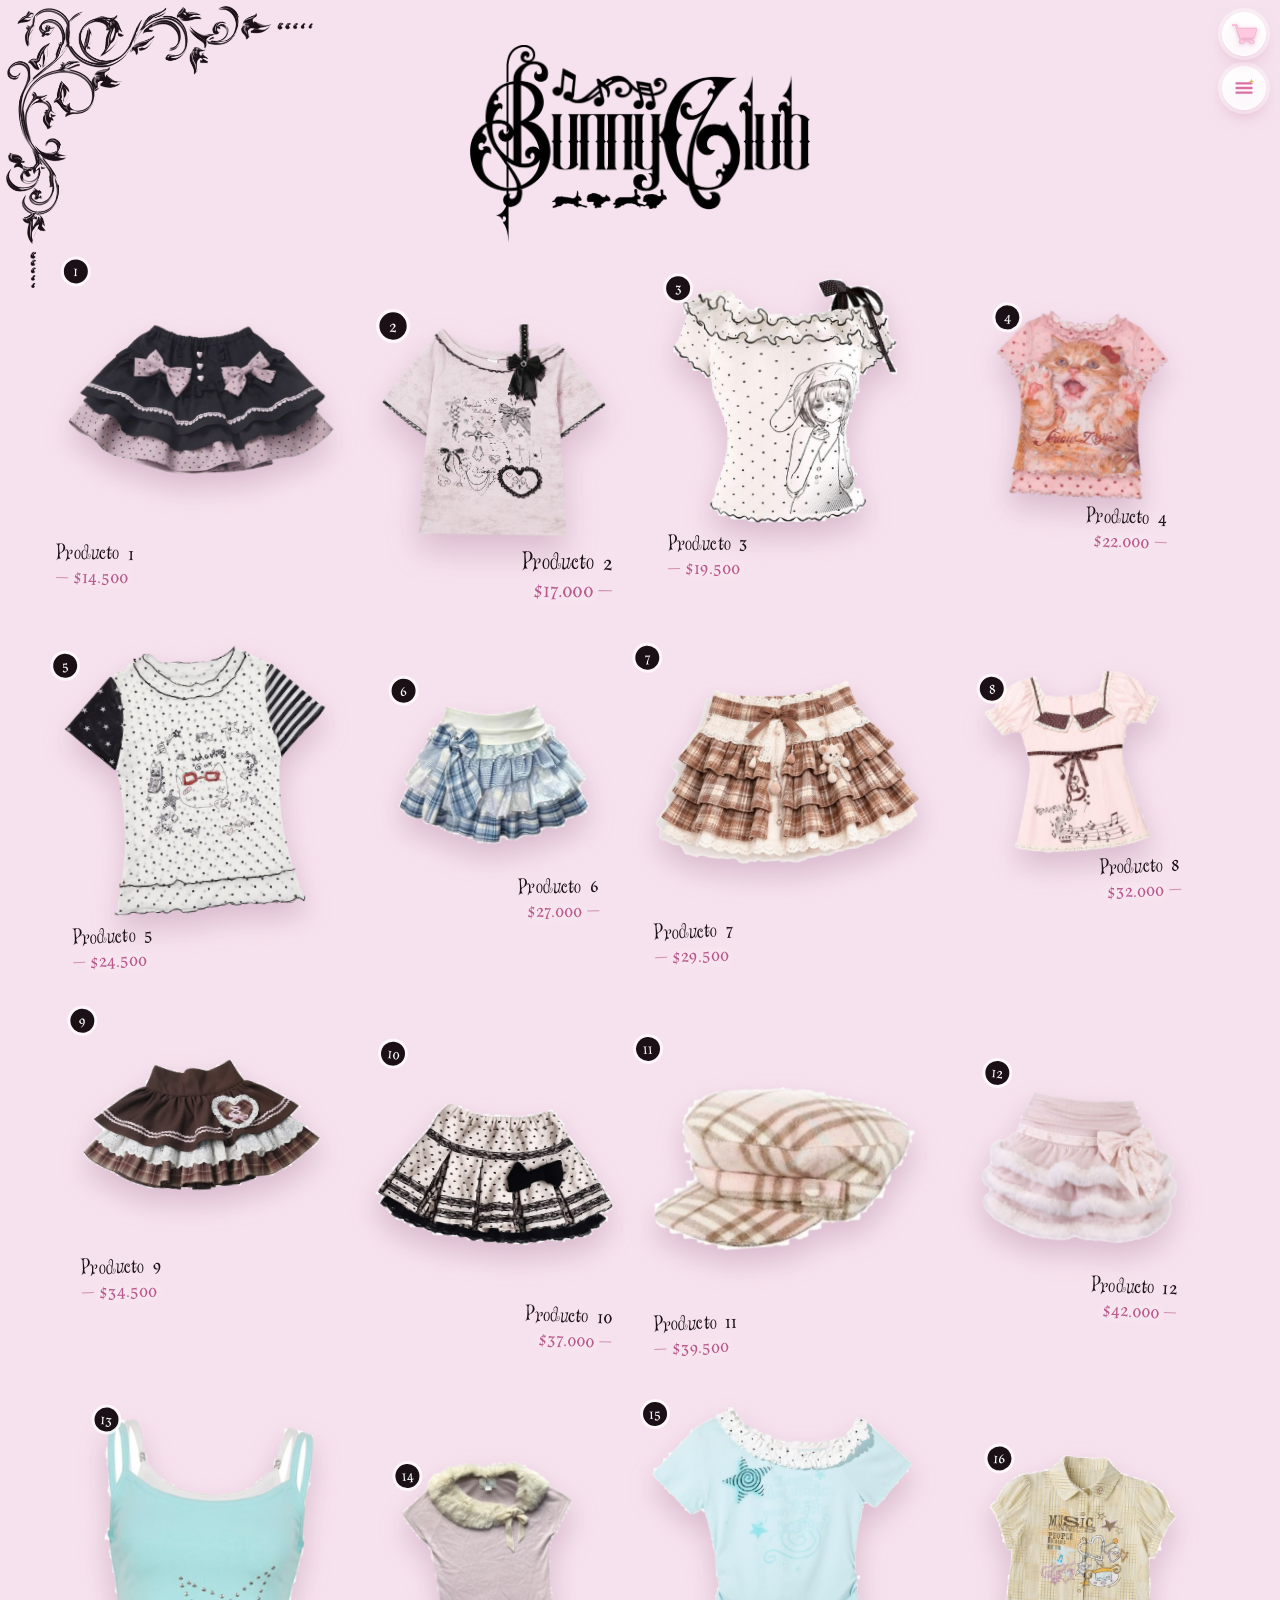
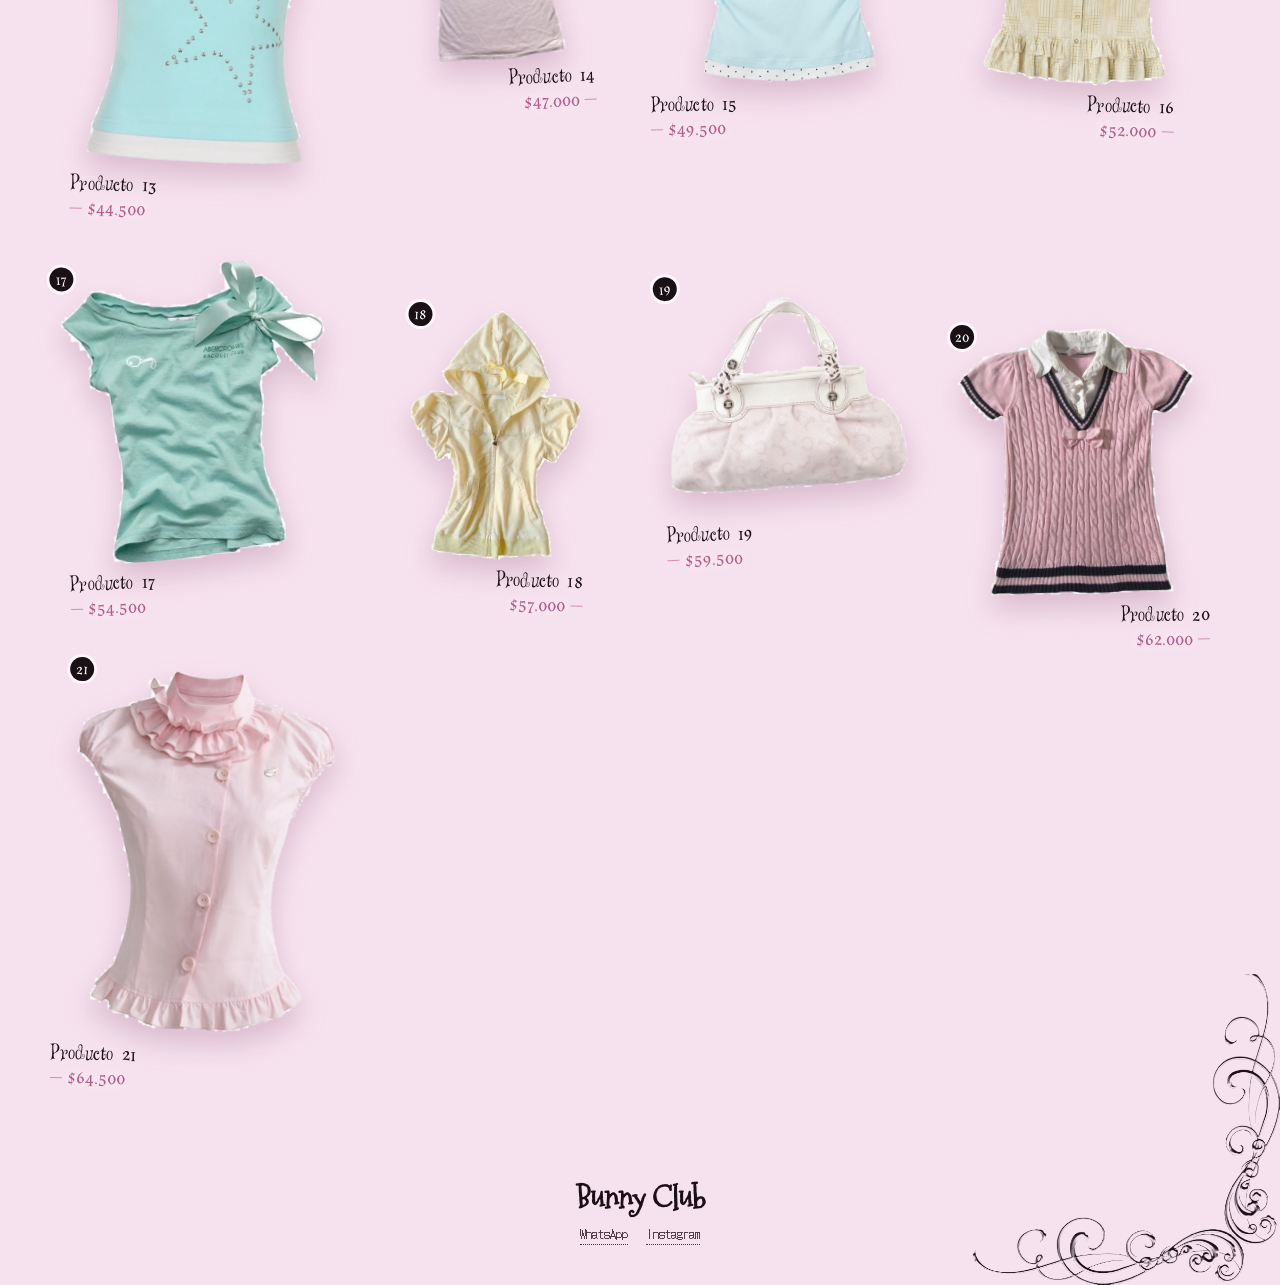
==== commit 59747ebd: "Panel de administración (admin.html) con Firebase: productos, fotos con recorte de fondo, precios, d" ====
--- a/index.html
+++ b/index.html
@@ -133,6 +133,7 @@
 
   <script src="js/config.js"></script>
   <script src="data/productos.js"></script>
+  <script src="js/firebase-rest.js"></script>
   <script src="js/app.js"></script>
 </body>
 </html>
